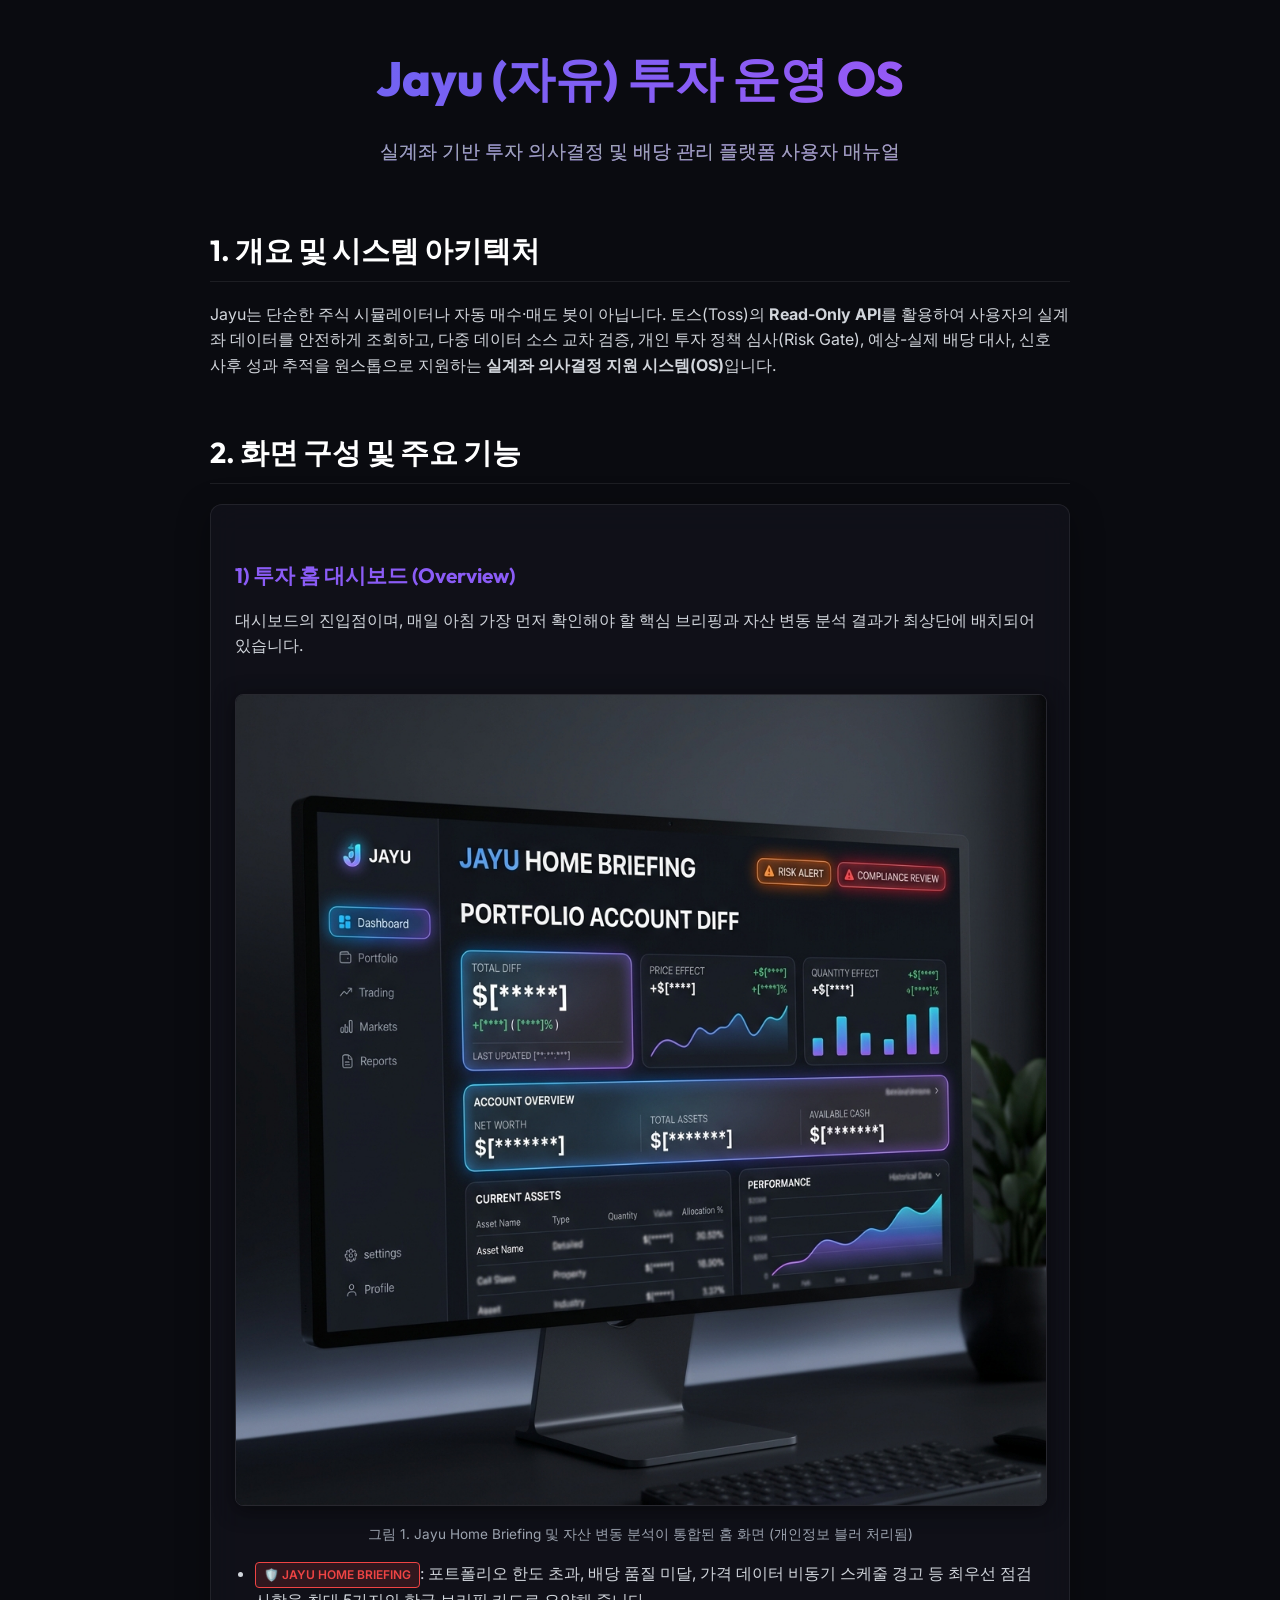
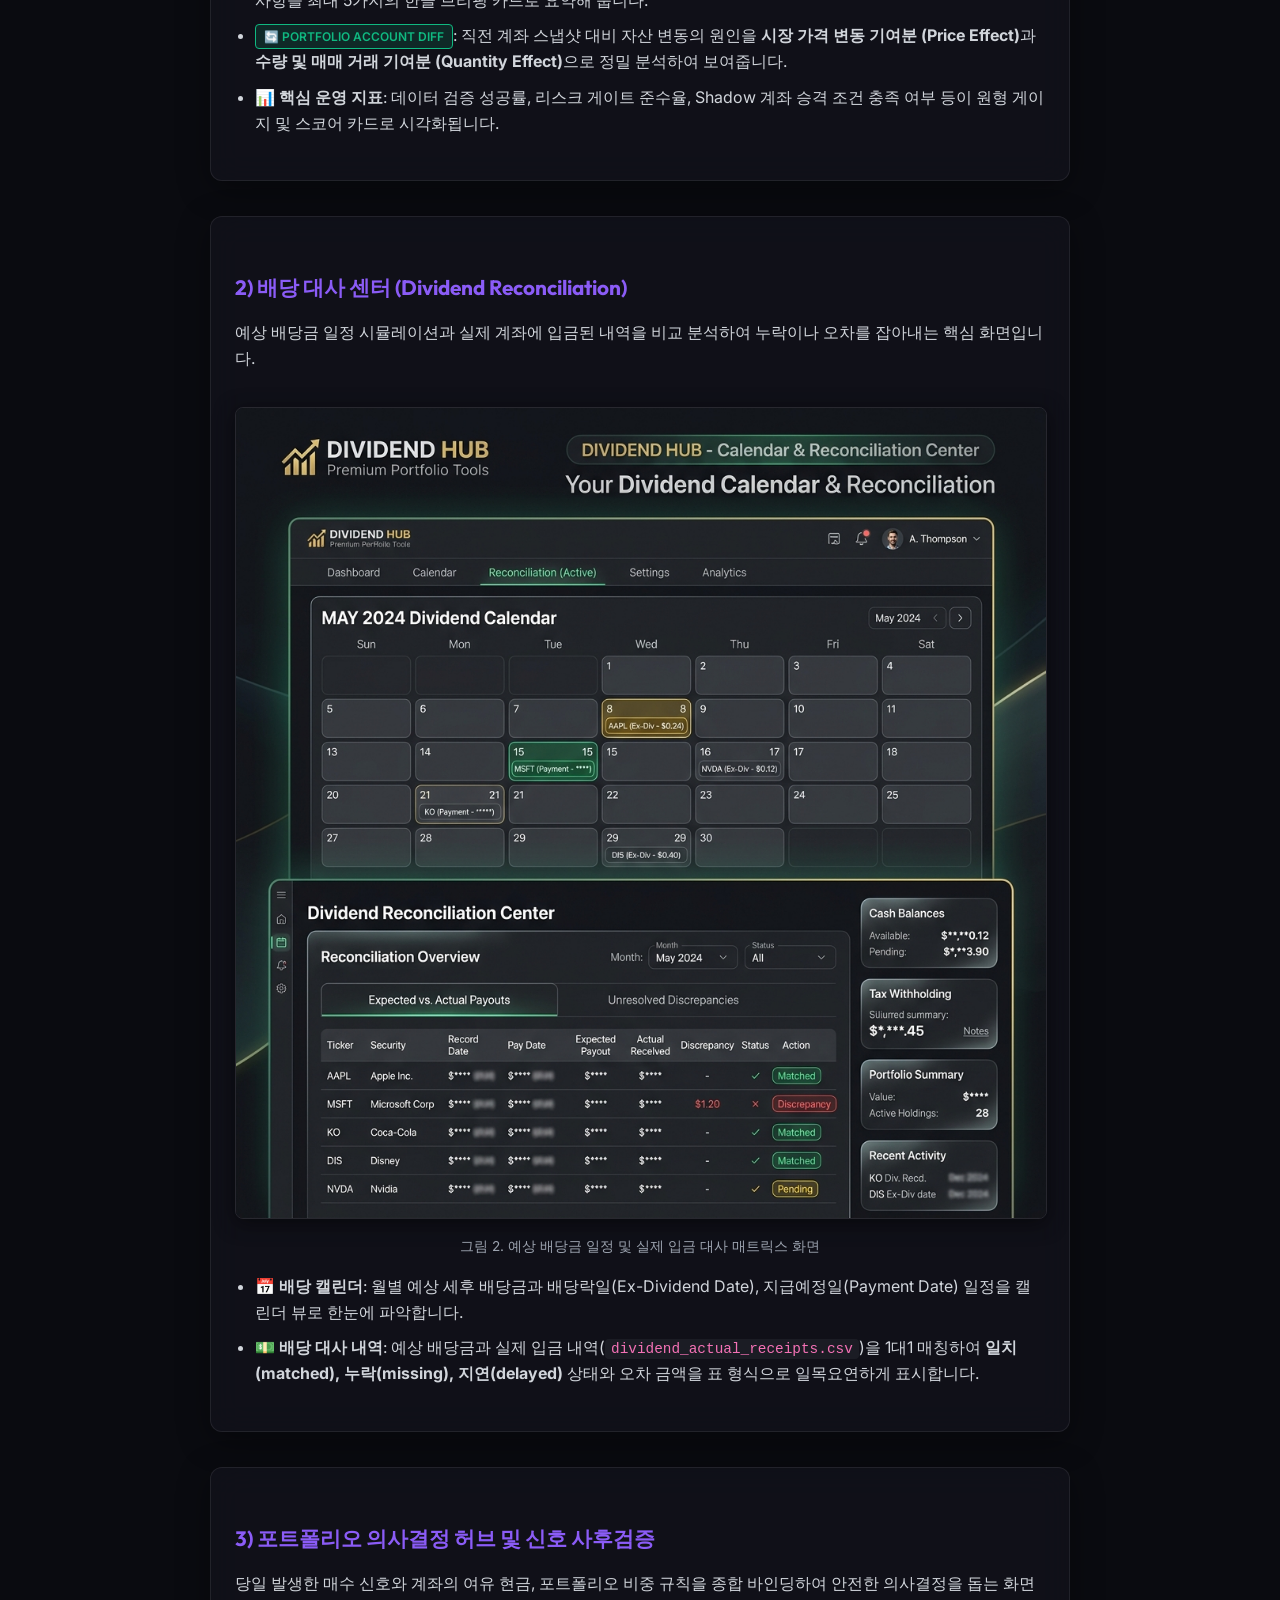
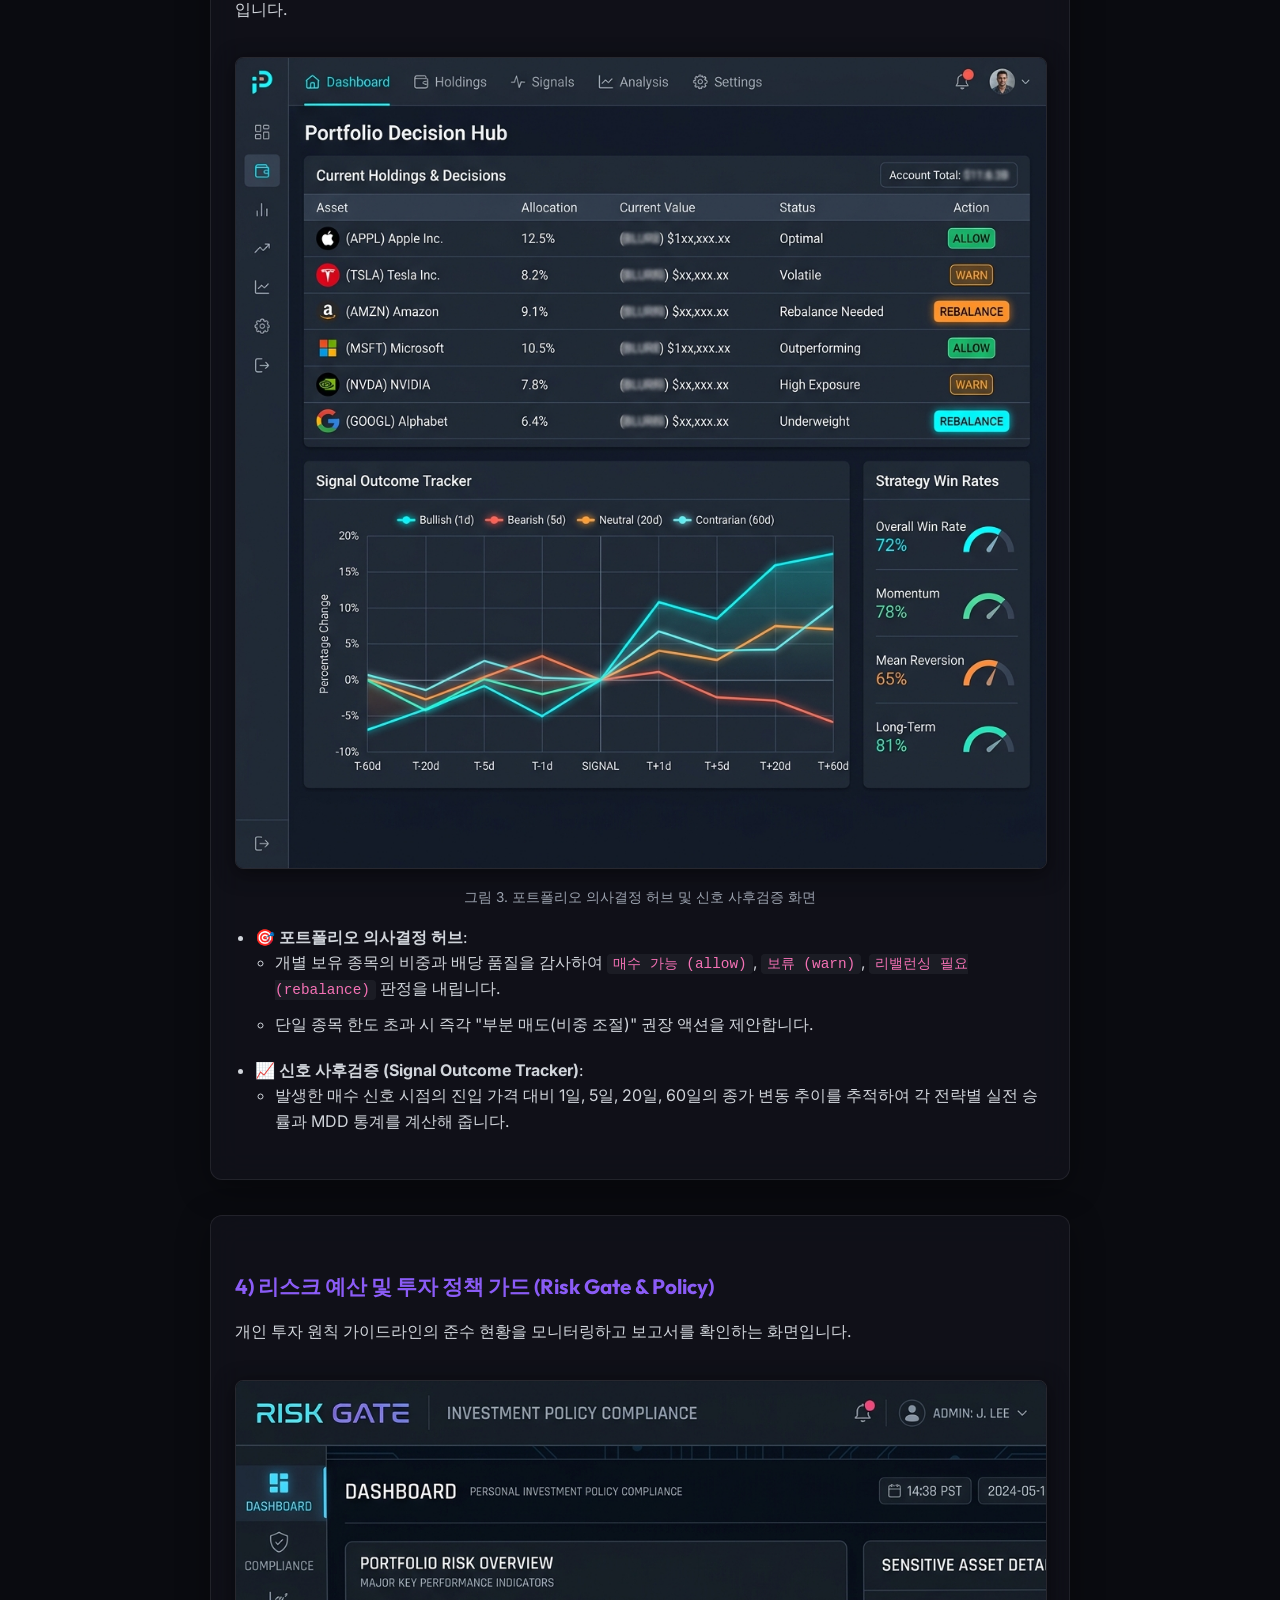
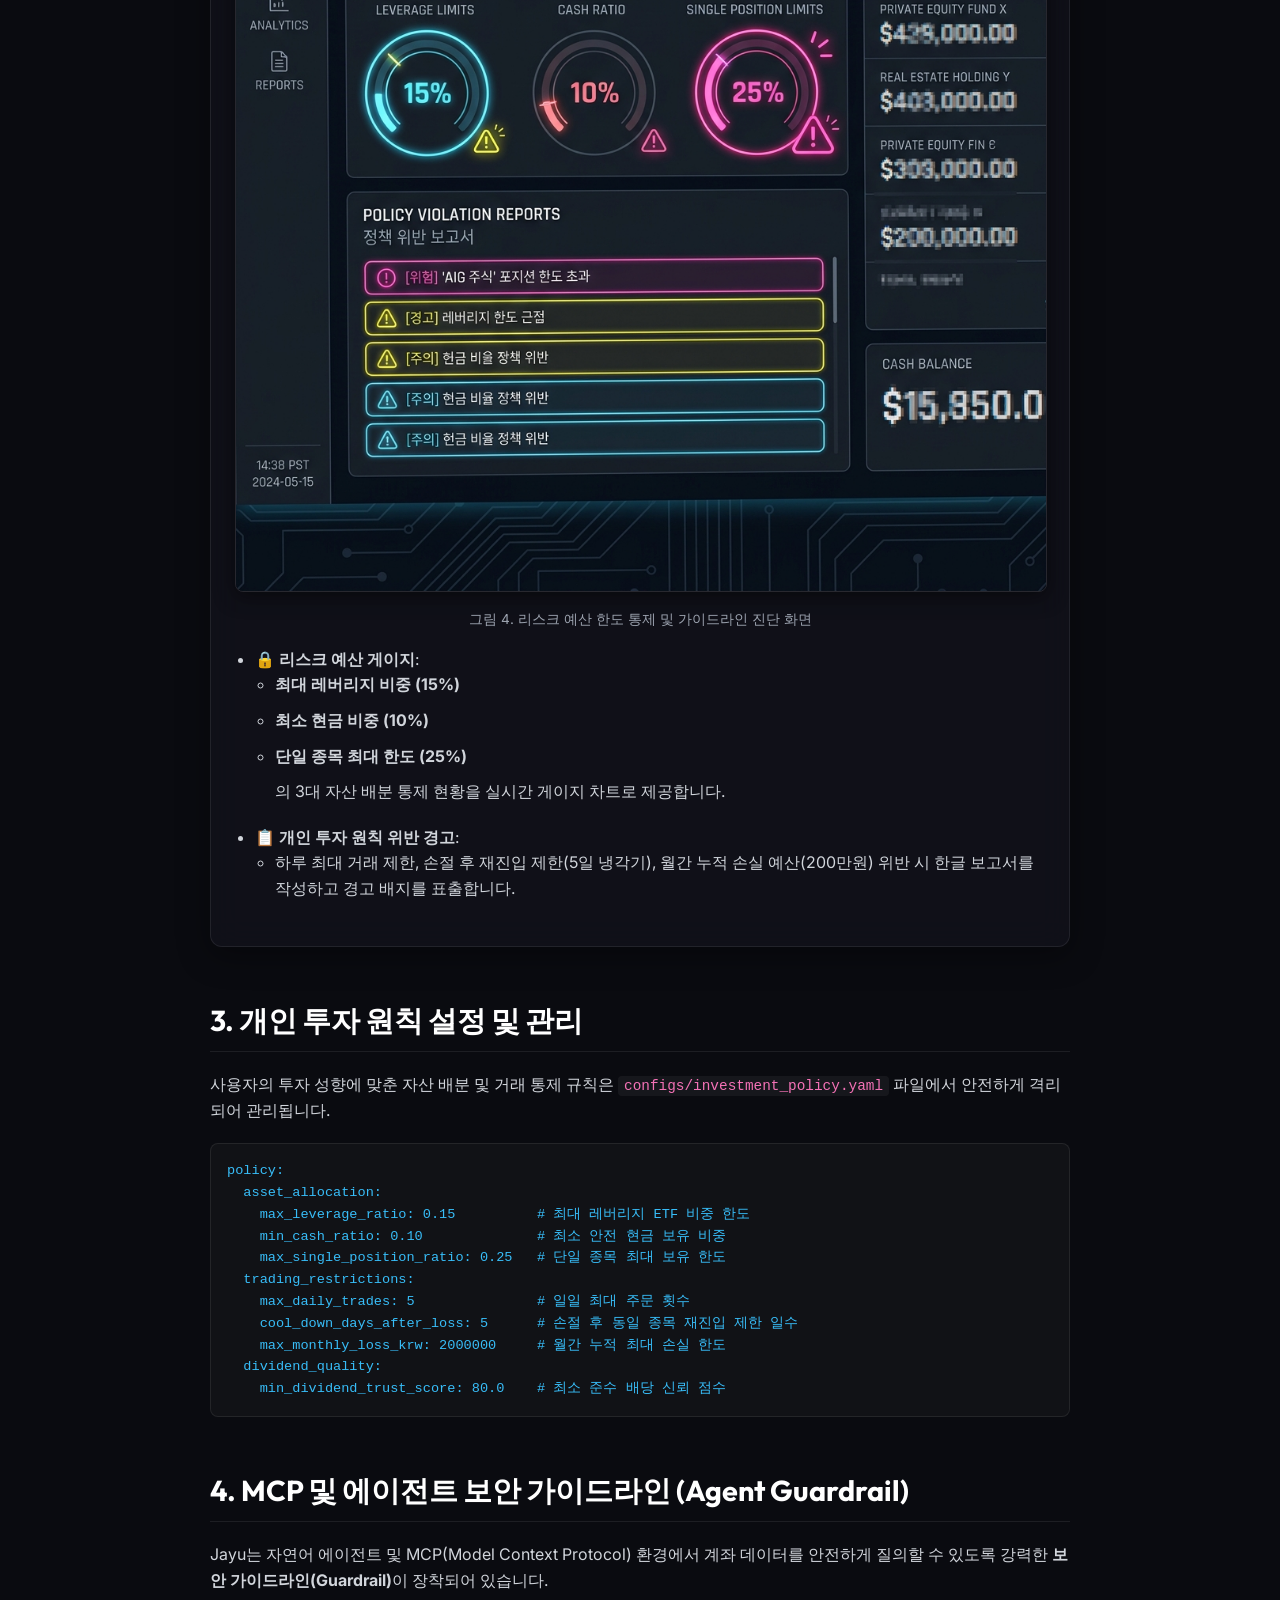
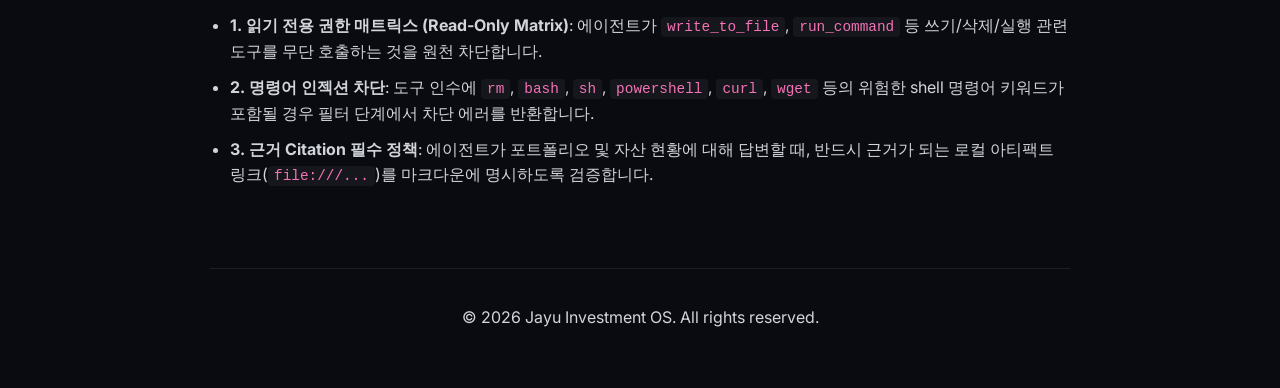
==== docs/manual.html @ c63850b5 "docs: generate comprehensive user manual in MD, HTML, and PDF formats with blurred dashboard mockups" ====
<!DOCTYPE html>
<html lang="ko">
<head>
    <meta charset="UTF-8">
    <meta name="viewport" content="width=device-width, initial-scale=device-width, initial-scale=1.0">
    <title>Jayu (자유) 투자 운영 OS 사용자 매뉴얼</title>
    <link href="https://fonts.googleapis.com/css2?family=Inter:wght@300;400;600;700;800&family=Outfit:wght@400;600;800&display=swap" rel="stylesheet">
    <style>
        :root {
            --bg: #0a0b10;
            --surface: rgba(20, 21, 30, 0.6);
            --border: rgba(255, 255, 255, 0.08);
            --text: #f3f4f6;
            --muted: #9ca3af;
            --primary: #8b5cf6;
            --primary-gradient: linear-gradient(135deg, #6366f1, #a855f7);
            --success: #10b981;
            --warning: #f59e0b;
            --danger: #ef4444;
            --font-main: 'Inter', -apple-system, BlinkMacSystemFont, "Segoe UI", Roboto, sans-serif;
            --font-title: 'Outfit', var(--font-main);
        }

        body {
            background-color: var(--bg);
            color: var(--text);
            font-family: var(--font-main);
            line-height: 1.6;
            margin: 0;
            padding: 0;
            display: flex;
            justify-content: center;
        }

        .container {
            max-width: 900px;
            width: 100%;
            padding: 40px 20px;
            box-sizing: border-box;
        }

        header {
            text-align: center;
            margin-bottom: 60px;
            background: var(--primary-gradient);
            -webkit-background-clip: text;
            -webkit-text-fill-color: transparent;
        }

        header h1 {
            font-family: var(--font-title);
            font-size: 3rem;
            font-weight: 800;
            margin: 0 0 10px 0;
        }

        header p {
            font-size: 1.2rem;
            color: var(--muted);
            -webkit-text-fill-color: var(--muted);
        }

        h2 {
            font-family: var(--font-title);
            font-size: 1.8rem;
            color: #ffffff;
            border-bottom: 1px solid var(--border);
            padding-bottom: 8px;
            margin-top: 50px;
            margin-bottom: 20px;
        }

        h3 {
            font-family: var(--font-title);
            font-size: 1.3rem;
            color: var(--primary);
            margin-top: 30px;
            margin-bottom: 15px;
        }

        p {
            font-size: 1rem;
            color: #d1d5db;
            margin-bottom: 20px;
        }

        ul {
            padding-left: 20px;
            margin-bottom: 20px;
        }

        li {
            margin-bottom: 10px;
            color: #d1d5db;
        }

        .card {
            background: var(--surface);
            backdrop-filter: blur(16px);
            border: 1px solid var(--border);
            border-radius: 12px;
            padding: 24px;
            margin-bottom: 35px;
            box-shadow: 0 8px 32px 0 rgba(0, 0, 0, 0.37);
        }

        .card img {
            width: 100%;
            border-radius: 8px;
            border: 1px solid rgba(255, 255, 255, 0.1);
            margin-top: 15px;
            margin-bottom: 10px;
            box-shadow: 0 4px 20px rgba(0, 0, 0, 0.5);
        }

        .caption {
            font-size: 0.85rem;
            color: var(--muted);
            text-align: center;
            margin-bottom: 15px;
        }

        code {
            font-family: Consolas, Monaco, 'Andale Mono', monospace;
            background: rgba(255, 255, 255, 0.05);
            padding: 2px 6px;
            border-radius: 4px;
            font-size: 0.9rem;
            color: #f472b6;
        }

        pre {
            background: #111216;
            border: 1px solid var(--border);
            border-radius: 8px;
            padding: 16px;
            overflow-x: auto;
            margin-bottom: 25px;
        }

        pre code {
            background: none;
            padding: 0;
            color: #38bdf8;
            font-size: 0.85rem;
        }

        .badge {
            display: inline-block;
            padding: 2px 8px;
            border-radius: 4px;
            font-size: 0.75rem;
            font-weight: 600;
            text-transform: uppercase;
        }

        .badge-success { background: rgba(16, 185, 129, 0.15); color: var(--success); border: 1px solid var(--success); }
        .badge-warning { background: rgba(245, 158, 11, 0.15); color: var(--warning); border: 1px solid var(--warning); }
        .badge-danger { background: rgba(239, 68, 68, 0.15); color: var(--danger); border: 1px solid var(--danger); }

        footer {
            text-align: center;
            margin-top: 80px;
            padding-top: 20px;
            border-top: 1px solid var(--border);
            color: var(--muted);
            font-size: 0.85rem;
        }
    </style>
</head>
<body>
    <div class="container">
        <header>
            <h1>Jayu (자유) 투자 운영 OS</h1>
            <p>실계좌 기반 투자 의사결정 및 배당 관리 플랫폼 사용자 매뉴얼</p>
        </header>

        <section>
            <h2>1. 개요 및 시스템 아키텍처</h2>
            <p>Jayu는 단순한 주식 시뮬레이터나 자동 매수·매도 봇이 아닙니다. 토스(Toss)의 <strong>Read-Only API</strong>를 활용하여 사용자의 실계좌 데이터를 안전하게 조회하고, 다중 데이터 소스 교차 검증, 개인 투자 정책 심사(Risk Gate), 예상-실제 배당 대사, 신호 사후 성과 추적을 원스톱으로 지원하는 <strong>실계좌 의사결정 지원 시스템(OS)</strong>입니다.</p>
        </section>

        <section>
            <h2>2. 화면 구성 및 주요 기능</h2>

            <div class="card">
                <h3>1) 투자 홈 대시보드 (Overview)</h3>
                <p>대시보드의 진입점이며, 매일 아침 가장 먼저 확인해야 할 핵심 브리핑과 자산 변동 분석 결과가 최상단에 배치되어 있습니다.</p>
                <img src="images/jayu_dashboard_overview.png" alt="투자 홈 대시보드">
                <div class="caption">그림 1. Jayu Home Briefing 및 자산 변동 분석이 통합된 홈 화면 (개인정보 블러 처리됨)</div>
                <ul>
                    <li><span class="badge badge-danger">🛡️ JAYU HOME BRIEFING</span>: 포트폴리오 한도 초과, 배당 품질 미달, 가격 데이터 비동기 스케줄 경고 등 최우선 점검 사항을 최대 5가지의 한글 브리핑 카드로 요약해 줍니다.</li>
                    <li><span class="badge badge-success">🔄 PORTFOLIO ACCOUNT DIFF</span>: 직전 계좌 스냅샷 대비 자산 변동의 원인을 <strong>시장 가격 변동 기여분 (Price Effect)</strong>과 <strong>수량 및 매매 거래 기여분 (Quantity Effect)</strong>으로 정밀 분석하여 보여줍니다.</li>
                    <li><strong>📊 핵심 운영 지표</strong>: 데이터 검증 성공률, 리스크 게이트 준수율, Shadow 계좌 승격 조건 충족 여부 등이 원형 게이지 및 스코어 카드로 시각화됩니다.</li>
                </ul>
            </div>

            <div class="card">
                <h3>2) 배당 대사 센터 (Dividend Reconciliation)</h3>
                <p>예상 배당금 일정 시뮬레이션과 실제 계좌에 입금된 내역을 비교 분석하여 누락이나 오차를 잡아내는 핵심 화면입니다.</p>
                <img src="images/jayu_dashboard_dividend.png" alt="배당 대사 센터">
                <div class="caption">그림 2. 예상 배당금 일정 및 실제 입금 대사 매트릭스 화면</div>
                <ul>
                    <li><strong>📅 배당 캘린더</strong>: 월별 예상 세후 배당금과 배당락일(Ex-Dividend Date), 지급예정일(Payment Date) 일정을 캘린더 뷰로 한눈에 파악합니다.</li>
                    <li><strong>💵 배당 대사 내역</strong>: 예상 배당금과 실제 입금 내역(<code>dividend_actual_receipts.csv</code>)을 1대1 매칭하여 <strong>일치(matched), 누락(missing), 지연(delayed)</strong> 상태와 오차 금액을 표 형식으로 일목요연하게 표시합니다.</li>
                </ul>
            </div>

            <div class="card">
                <h3>3) 포트폴리오 의사결정 허브 및 신호 사후검증</h3>
                <p>당일 발생한 매수 신호와 계좌의 여유 현금, 포트폴리오 비중 규칙을 종합 바인딩하여 안전한 의사결정을 돕는 화면입니다.</p>
                <img src="images/jayu_dashboard_decision_hub.png" alt="의사결정 허브 및 신호 사후검증">
                <div class="caption">그림 3. 포트폴리오 의사결정 허브 및 신호 사후검증 화면</div>
                <ul>
                    <li><strong>🎯 포트폴리오 의사결정 허브</strong>:
                        <ul>
                            <li>개별 보유 종목의 비중과 배당 품질을 감사하여 <code>매수 가능 (allow)</code>, <code>보류 (warn)</code>, <code>리밸런싱 필요 (rebalance)</code> 판정을 내립니다.</li>
                            <li>단일 종목 한도 초과 시 즉각 "부분 매도(비중 조절)" 권장 액션을 제안합니다.</li>
                        </ul>
                    </li>
                    <li><strong>📈 신호 사후검증 (Signal Outcome Tracker)</strong>:
                        <ul>
                            <li>발생한 매수 신호 시점의 진입 가격 대비 1일, 5일, 20일, 60일의 종가 변동 추이를 추적하여 각 전략별 실전 승률과 MDD 통계를 계산해 줍니다.</li>
                        </ul>
                    </li>
                </ul>
            </div>

            <div class="card">
                <h3>4) 리스크 예산 및 투자 정책 가드 (Risk Gate & Policy)</h3>
                <p>개인 투자 원칙 가이드라인의 준수 현황을 모니터링하고 보고서를 확인하는 화면입니다.</p>
                <img src="images/jayu_dashboard_risk_gate.png" alt="리스크 예산 및 가드">
                <div class="caption">그림 4. 리스크 예산 한도 통제 및 가이드라인 진단 화면</div>
                <ul>
                    <li><strong>🔒 리스크 예산 게이지</strong>:
                        <ul>
                            <li><strong>최대 레버리지 비중 (15%)</strong></li>
                            <li><strong>최소 현금 비중 (10%)</strong></li>
                            <li><strong>단일 종목 최대 한도 (25%)</strong></li>
                            의 3대 자산 배분 통제 현황을 실시간 게이지 차트로 제공합니다.
                        </ul>
                    </li>
                    <li><strong>📋 개인 투자 원칙 위반 경고</strong>:
                        <ul>
                            <li>하루 최대 거래 제한, 손절 후 재진입 제한(5일 냉각기), 월간 누적 손실 예산(200만원) 위반 시 한글 보고서를 작성하고 경고 배지를 표출합니다.</li>
                        </ul>
                    </li>
                </ul>
            </div>
        </section>

        <section>
            <h2>3. 개인 투자 원칙 설정 및 관리</h2>
            <p>사용자의 투자 성향에 맞춘 자산 배분 및 거래 통제 규칙은 <code>configs/investment_policy.yaml</code> 파일에서 안전하게 격리되어 관리됩니다.</p>
            <pre><code>policy:
  asset_allocation:
    max_leverage_ratio: 0.15          # 최대 레버리지 ETF 비중 한도
    min_cash_ratio: 0.10              # 최소 안전 현금 보유 비중
    max_single_position_ratio: 0.25   # 단일 종목 최대 보유 한도
  trading_restrictions:
    max_daily_trades: 5               # 일일 최대 주문 횟수
    cool_down_days_after_loss: 5      # 손절 후 동일 종목 재진입 제한 일수
    max_monthly_loss_krw: 2000000     # 월간 누적 최대 손실 한도
  dividend_quality:
    min_dividend_trust_score: 80.0    # 최소 준수 배당 신뢰 점수</code></pre>
        </section>

        <section>
            <h2>4. MCP 및 에이전트 보안 가이드라인 (Agent Guardrail)</h2>
            <p>Jayu는 자연어 에이전트 및 MCP(Model Context Protocol) 환경에서 계좌 데이터를 안전하게 질의할 수 있도록 강력한 <strong>보안 가이드라인(Guardrail)</strong>이 장착되어 있습니다.</p>
            <ul>
                <li><strong>1. 읽기 전용 권한 매트릭스 (Read-Only Matrix)</strong>: 에이전트가 <code>write_to_file</code>, <code>run_command</code> 등 쓰기/삭제/실행 관련 도구를 무단 호출하는 것을 원천 차단합니다.</li>
                <li><strong>2. 명령어 인젝션 차단</strong>: 도구 인수에 <code>rm</code>, <code>bash</code>, <code>sh</code>, <code>powershell</code>, <code>curl</code>, <code>wget</code> 등의 위험한 shell 명령어 키워드가 포함될 경우 필터 단계에서 차단 에러를 반환합니다.</li>
                <li><strong>3. 근거 Citation 필수 정책</strong>: 에이전트가 포트폴리오 및 자산 현황에 대해 답변할 때, 반드시 근거가 되는 로컬 아티팩트 링크(<code>file:///...</code>)를 마크다운에 명시하도록 검증합니다.</li>
            </ul>
        </section>

        <footer>
            <p>© 2026 Jayu Investment OS. All rights reserved.</p>
        </footer>
    </div>
</body>
</html>
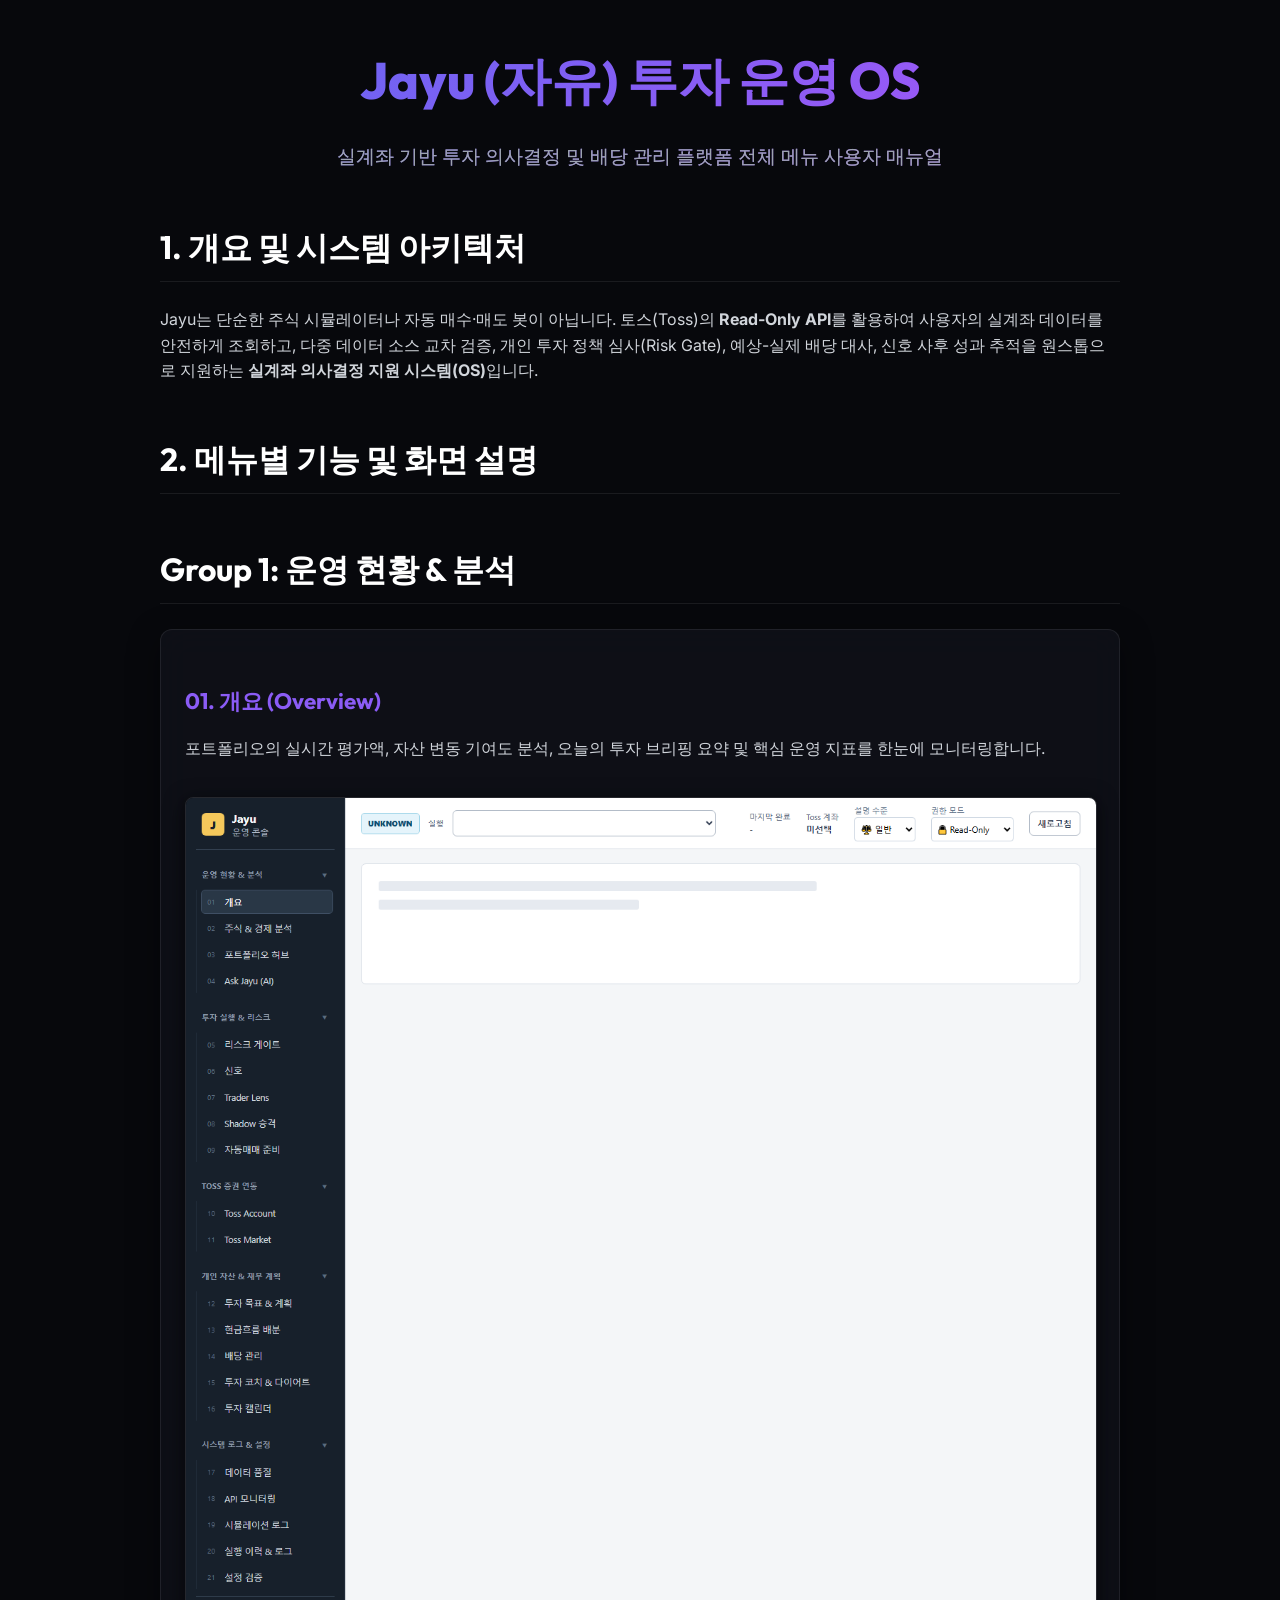
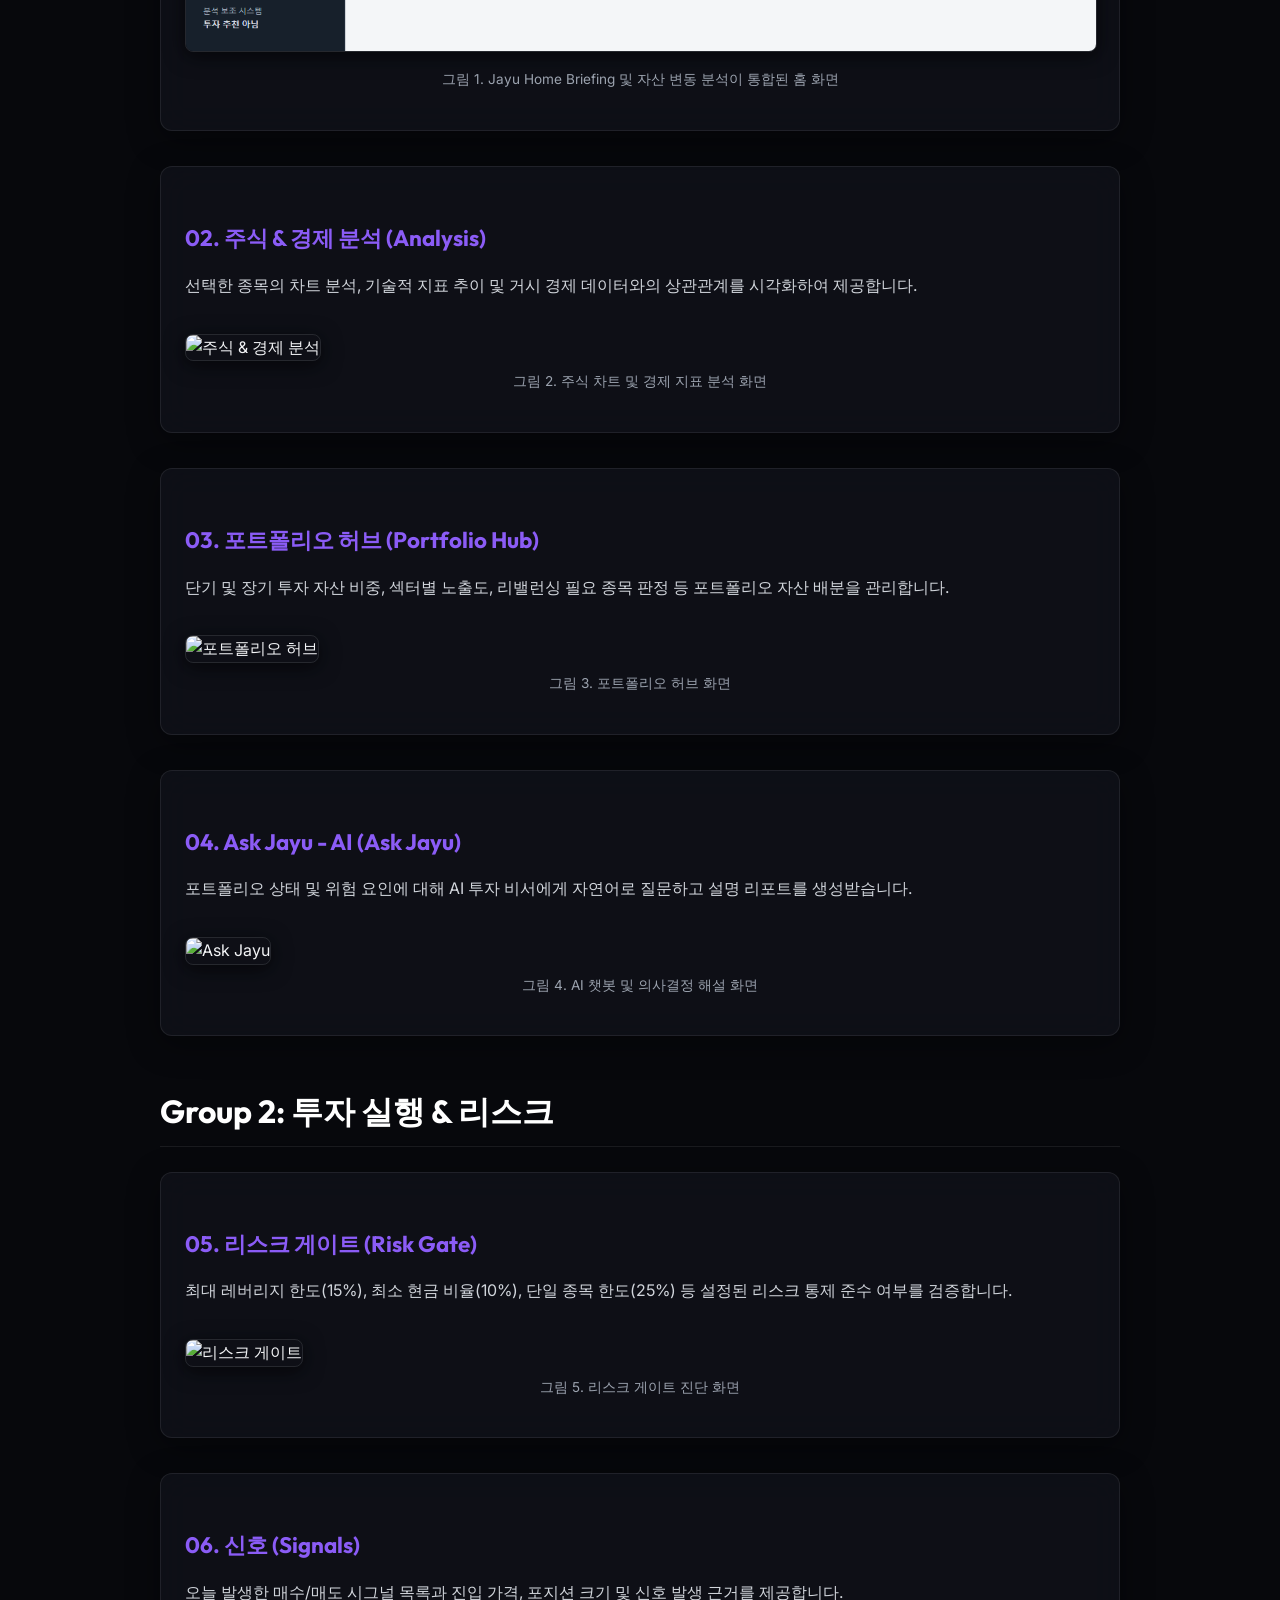
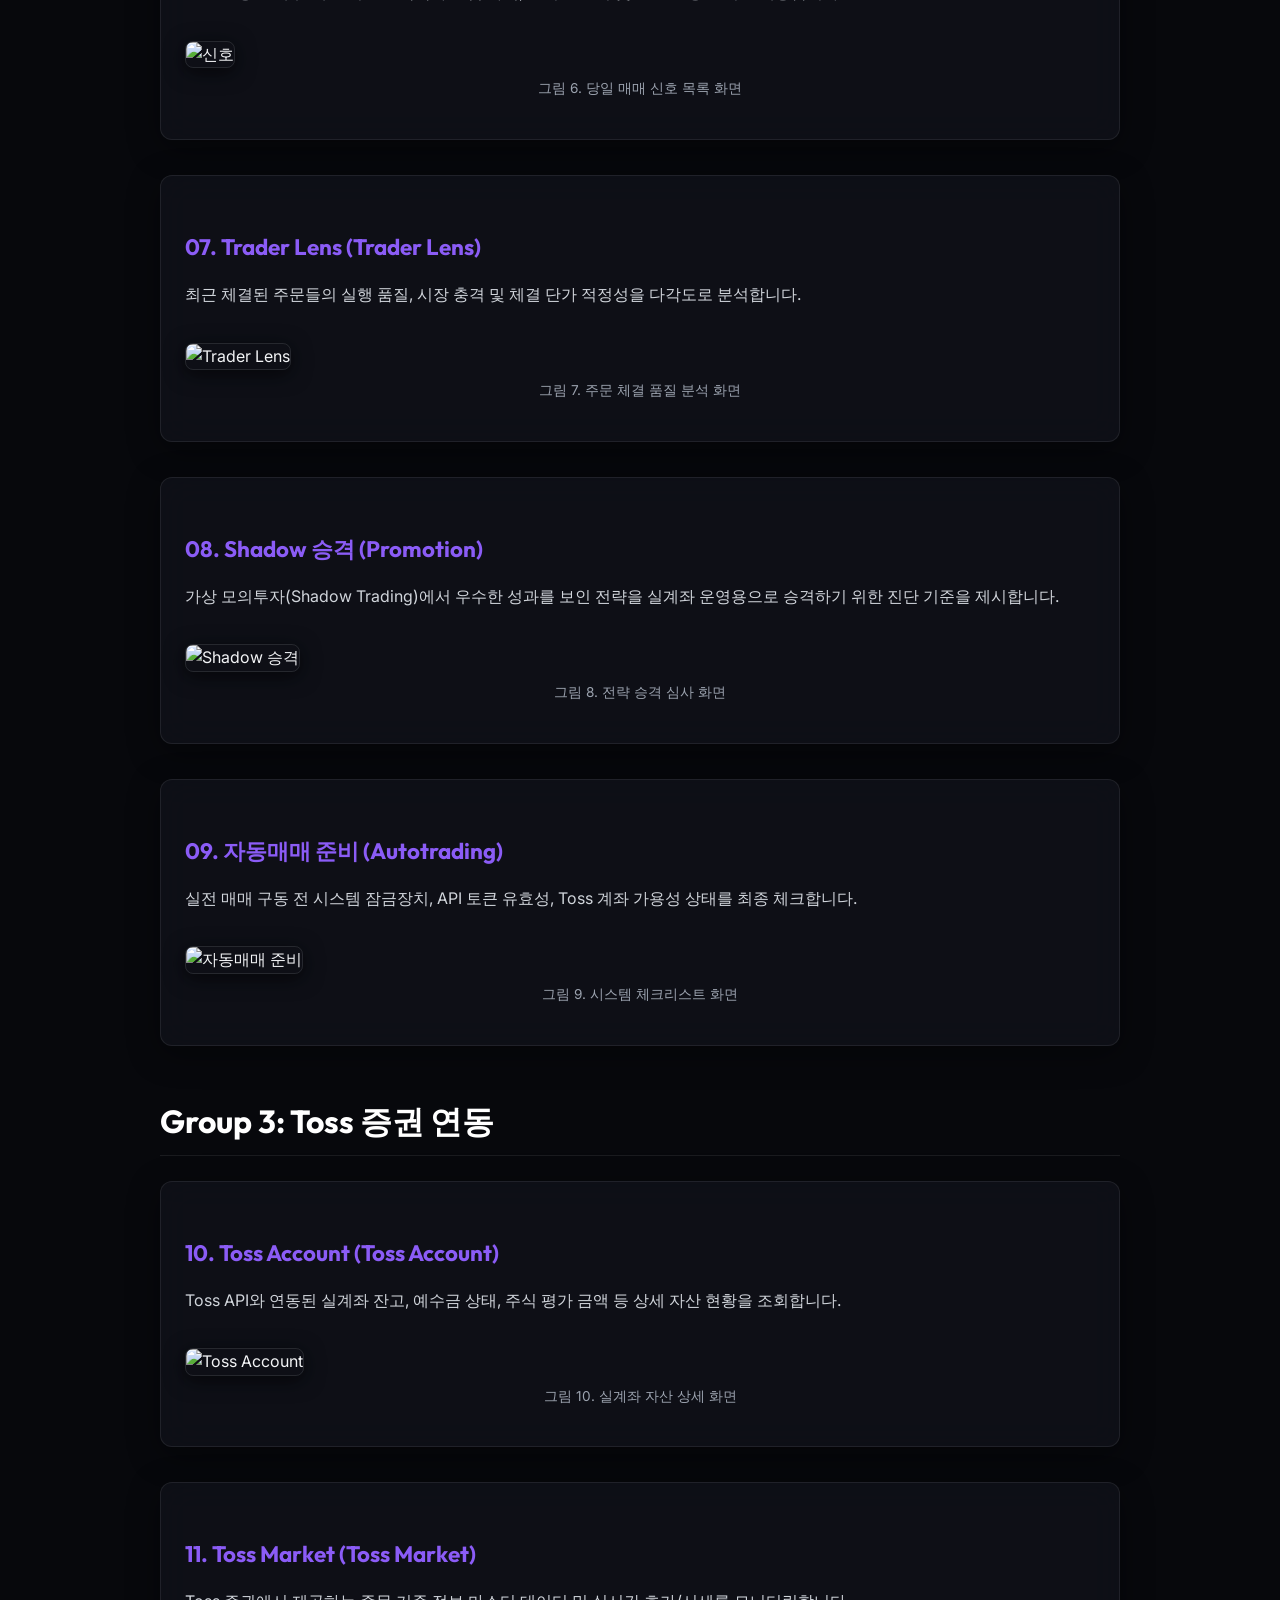
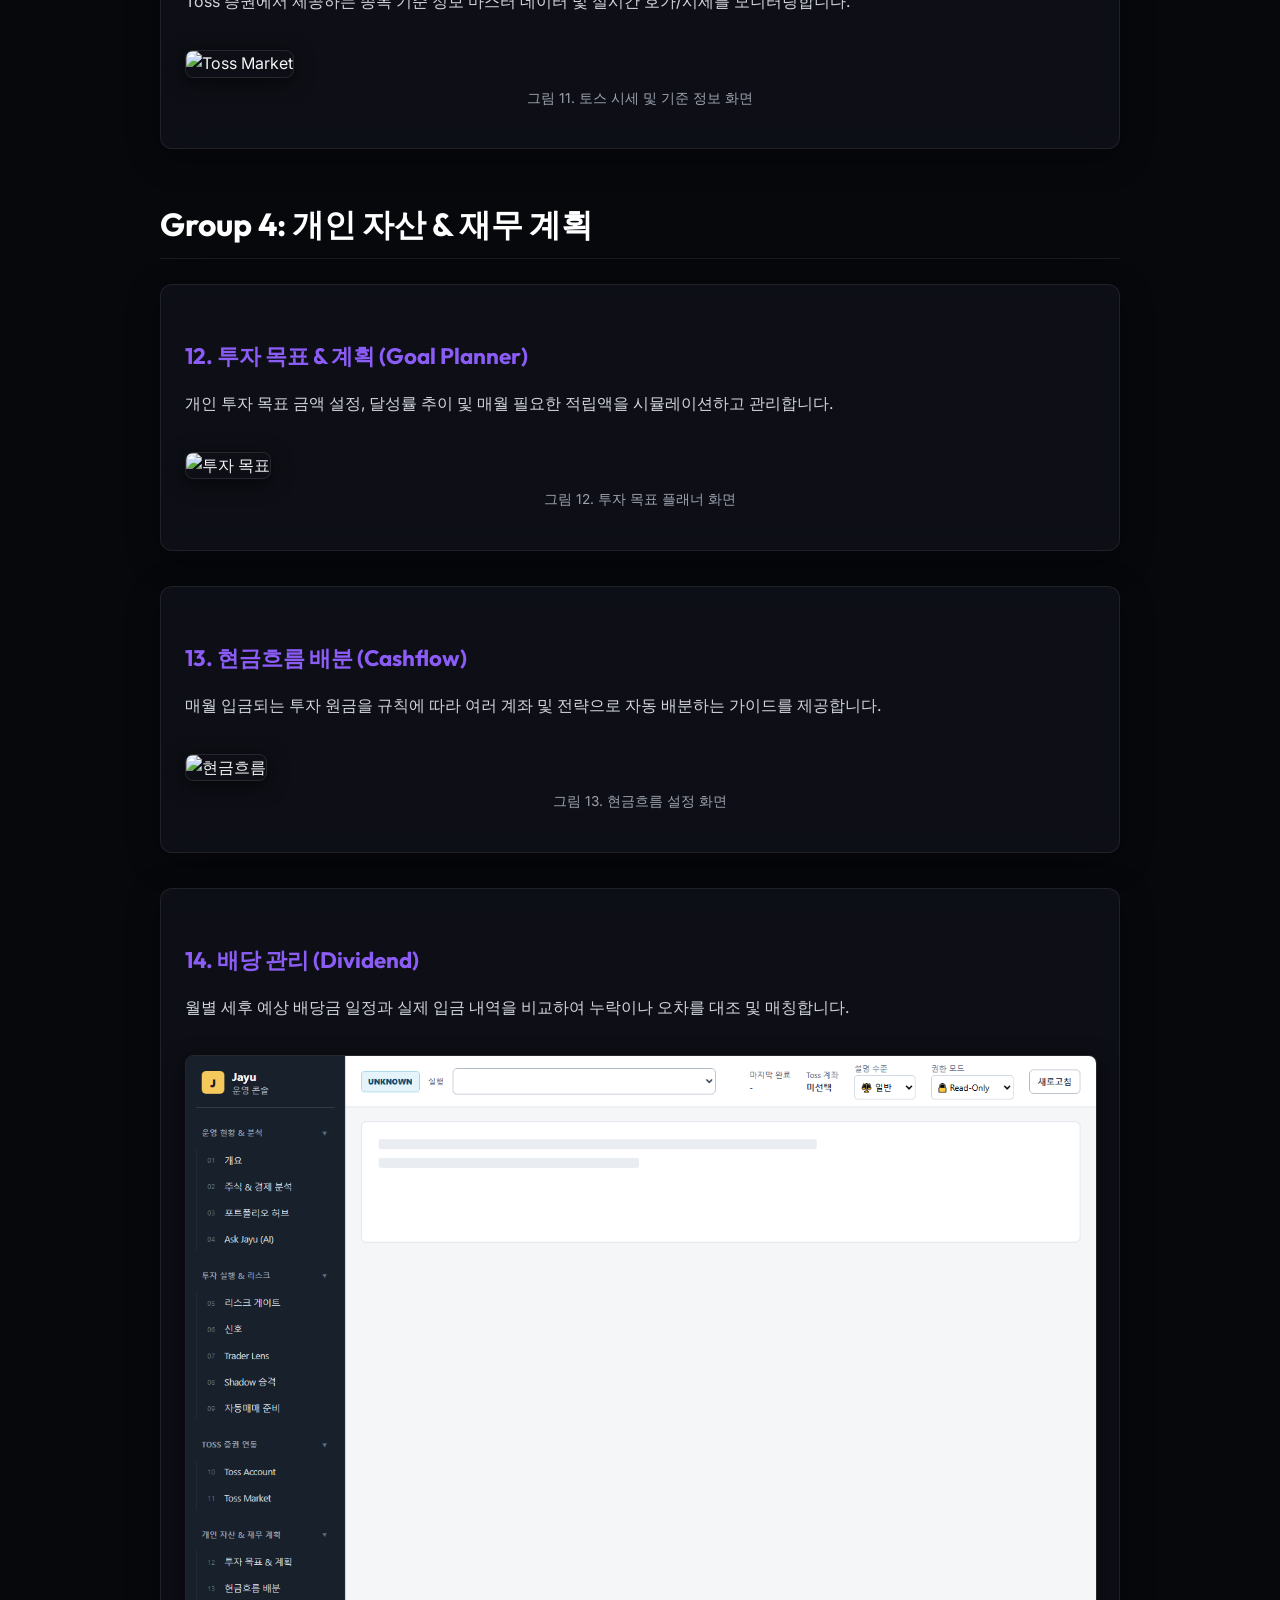
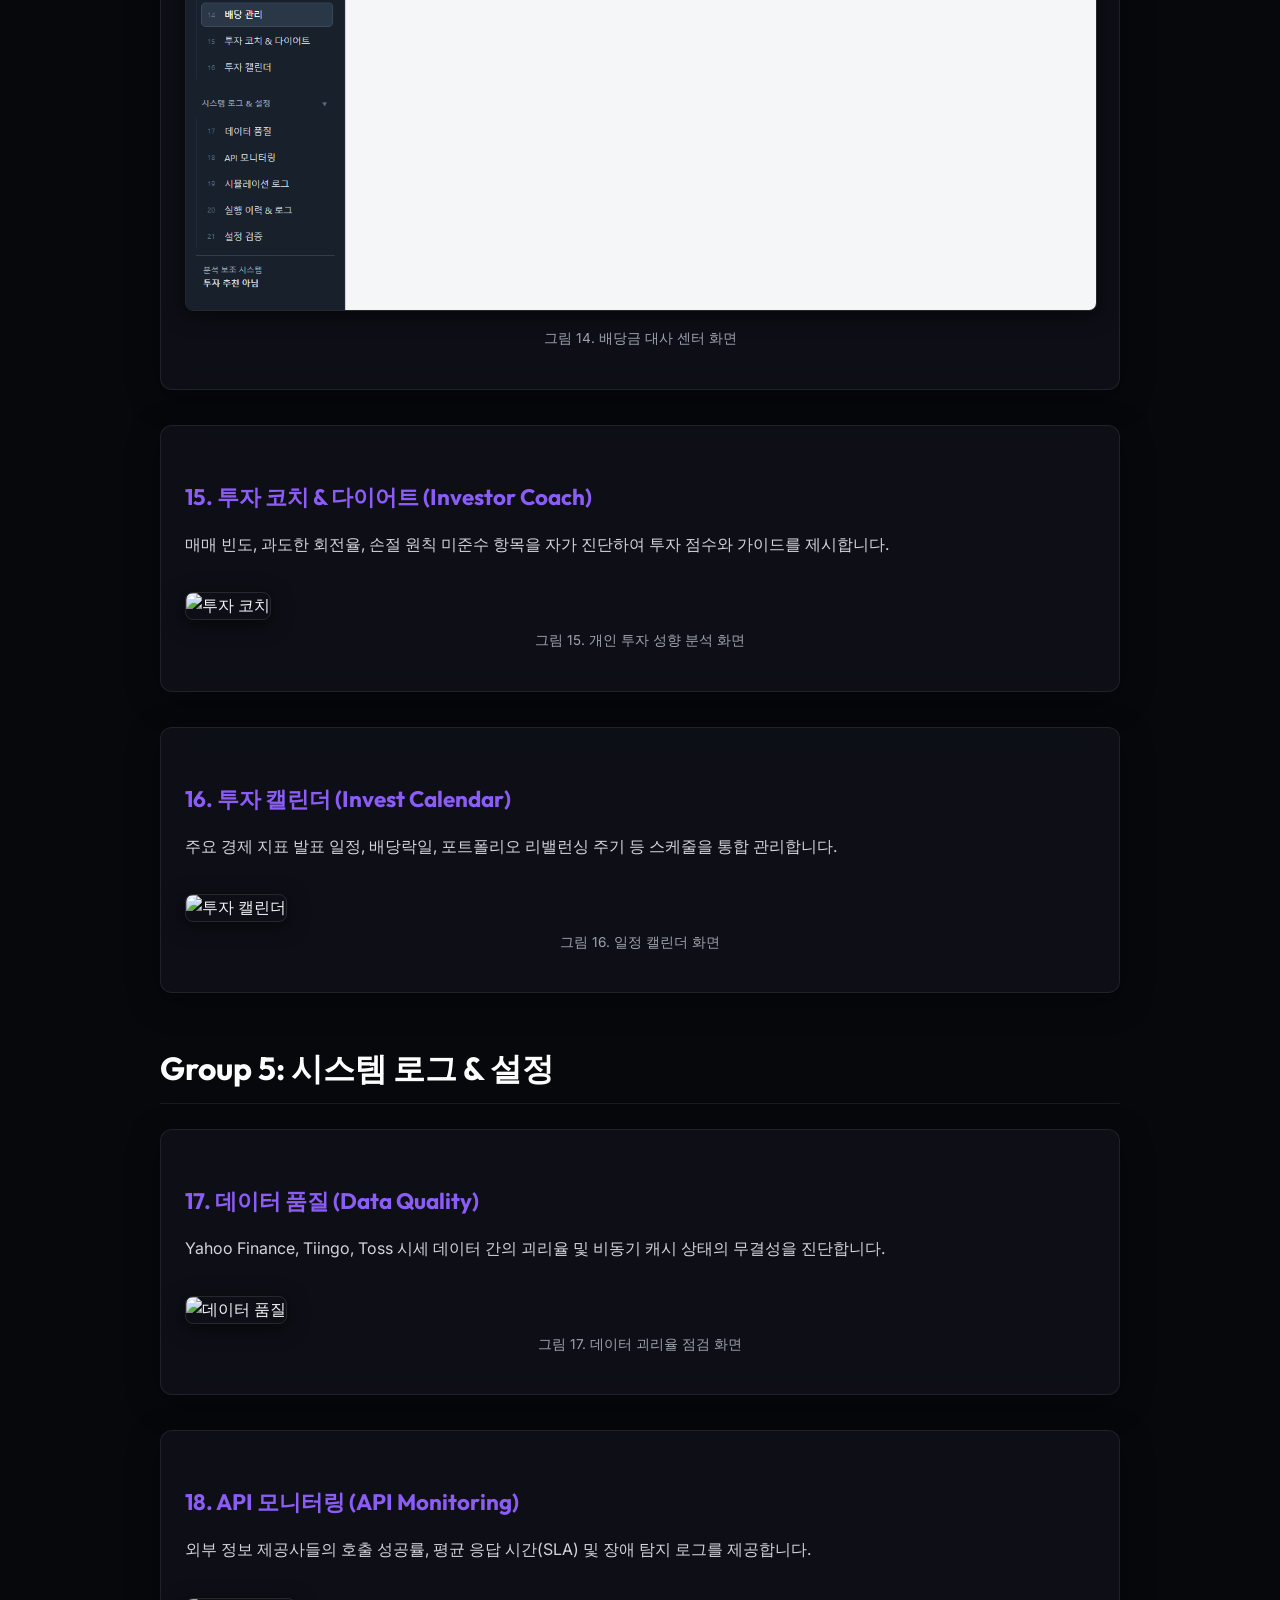
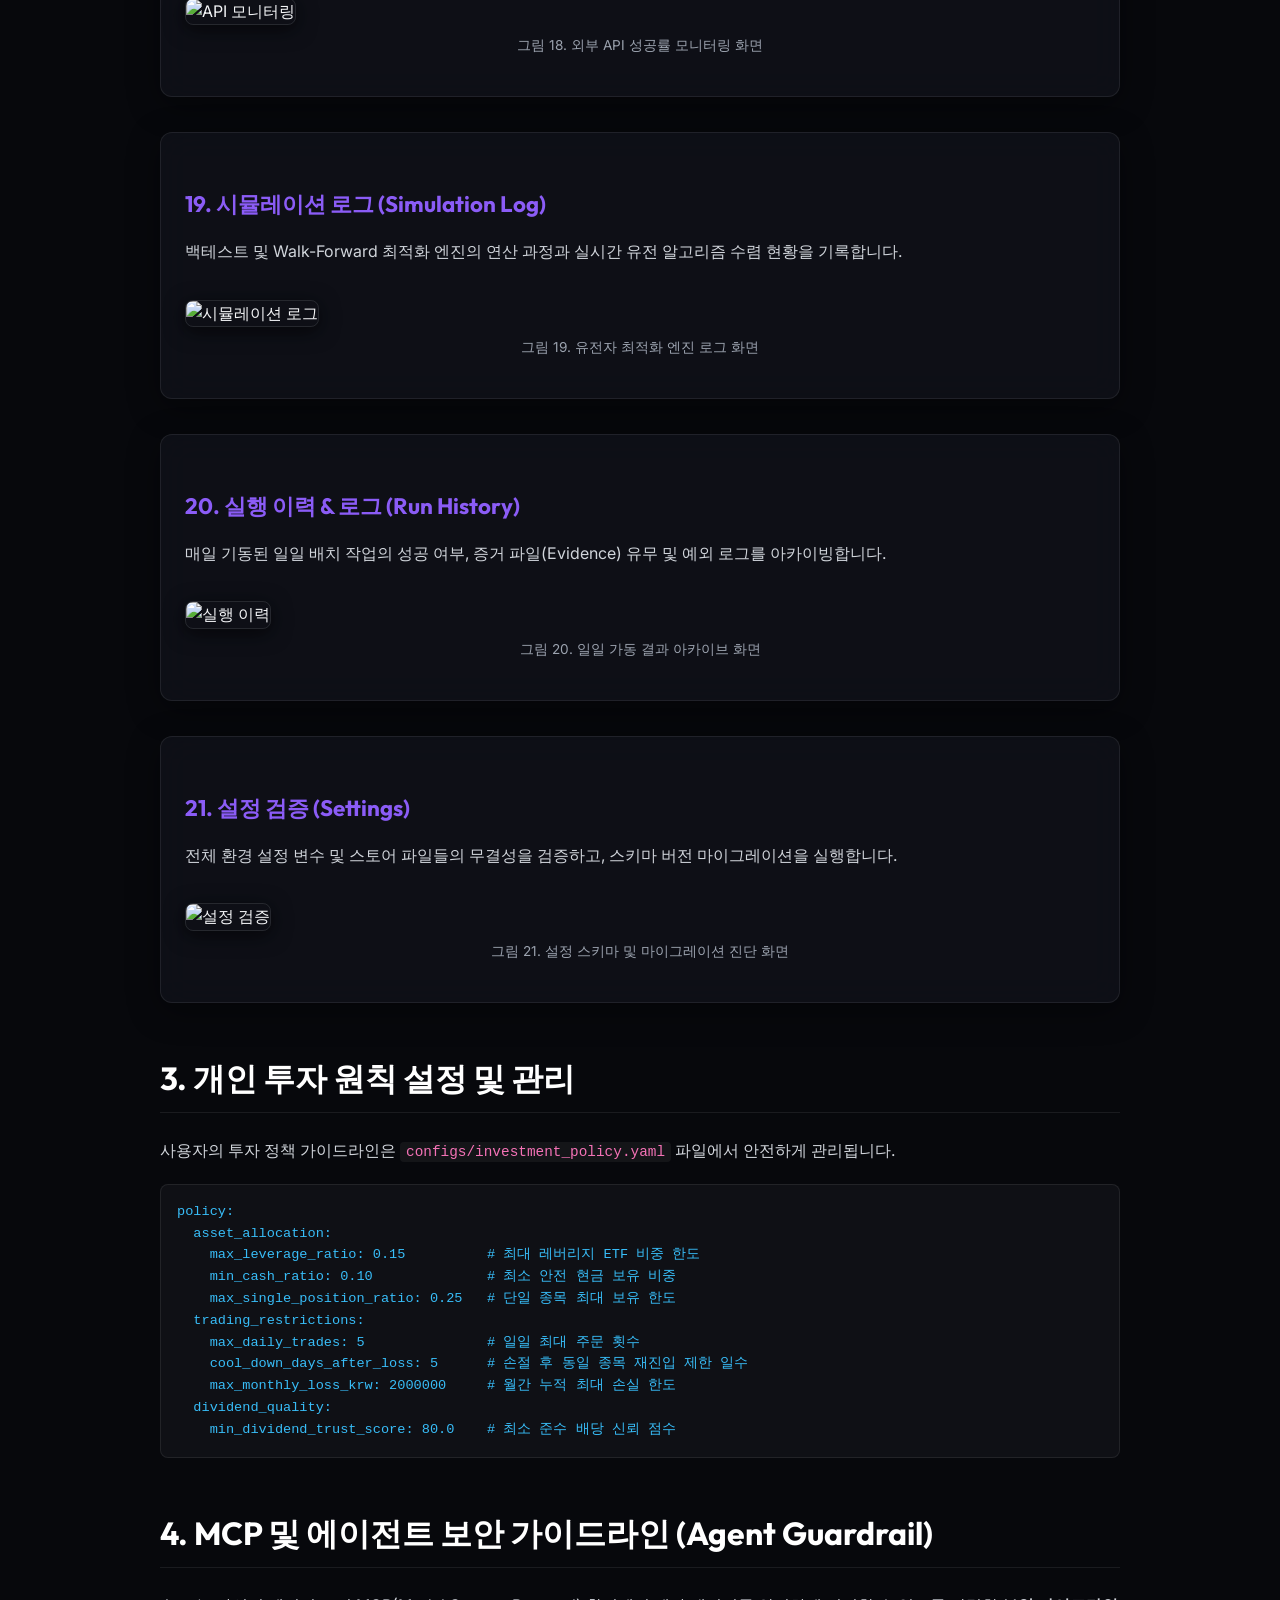
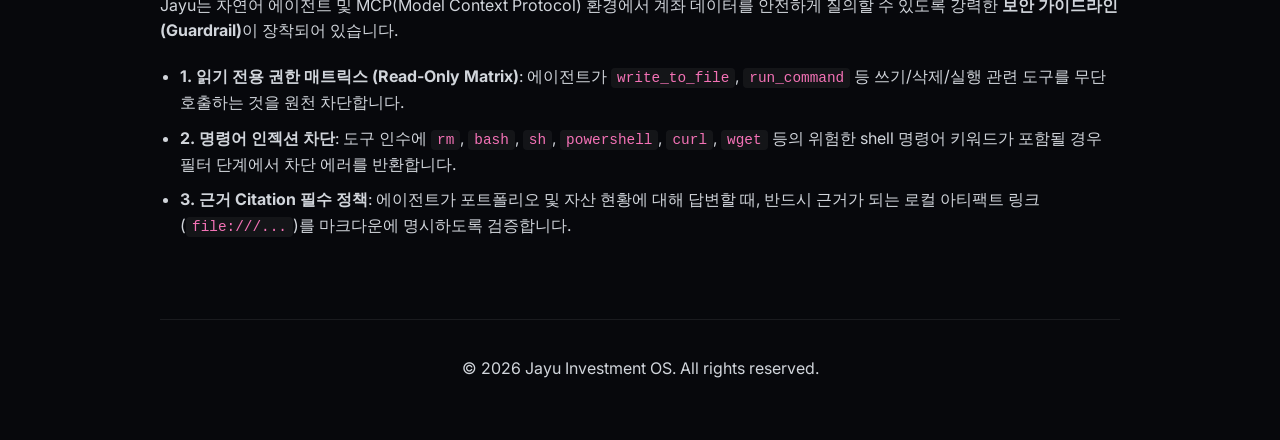
==== commit a0a29127: "docs: generate complete 21-page user manual in MD, HTML, and PDF formats with delayed actual screens" ====
--- a/docs/manual.html
+++ b/docs/manual.html
@@ -3,12 +3,12 @@
 <head>
     <meta charset="UTF-8">
     <meta name="viewport" content="width=device-width, initial-scale=device-width, initial-scale=1.0">
-    <title>Jayu (자유) 투자 운영 OS 사용자 매뉴얼</title>
+    <title>Jayu (자유) 투자 운영 OS 전체 메뉴 매뉴얼</title>
     <link href="https://fonts.googleapis.com/css2?family=Inter:wght@300;400;600;700;800&family=Outfit:wght@400;600;800&display=swap" rel="stylesheet">
     <style>
         :root {
-            --bg: #0a0b10;
-            --surface: rgba(20, 21, 30, 0.6);
+            --bg: #07080c;
+            --surface: rgba(18, 19, 28, 0.7);
             --border: rgba(255, 255, 255, 0.08);
             --text: #f3f4f6;
             --muted: #9ca3af;
@@ -33,7 +33,7 @@
         }
 
         .container {
-            max-width: 900px;
+            max-width: 1000px;
             width: 100%;
             padding: 40px 20px;
             box-sizing: border-box;
@@ -41,7 +41,7 @@
 
         header {
             text-align: center;
-            margin-bottom: 60px;
+            margin-bottom: 50px;
             background: var(--primary-gradient);
             -webkit-background-clip: text;
             -webkit-text-fill-color: transparent;
@@ -49,7 +49,7 @@
 
         header h1 {
             font-family: var(--font-title);
-            font-size: 3rem;
+            font-size: 3.2rem;
             font-weight: 800;
             margin: 0 0 10px 0;
         }
@@ -62,17 +62,17 @@
 
         h2 {
             font-family: var(--font-title);
-            font-size: 1.8rem;
+            font-size: 2rem;
             color: #ffffff;
             border-bottom: 1px solid var(--border);
             padding-bottom: 8px;
             margin-top: 50px;
-            margin-bottom: 20px;
+            margin-bottom: 25px;
         }
 
         h3 {
             font-family: var(--font-title);
-            font-size: 1.3rem;
+            font-size: 1.4rem;
             color: var(--primary);
             margin-top: 30px;
             margin-bottom: 15px;
@@ -101,7 +101,7 @@
             border-radius: 12px;
             padding: 24px;
             margin-bottom: 35px;
-            box-shadow: 0 8px 32px 0 rgba(0, 0, 0, 0.37);
+            box-shadow: 0 8px 32px 0 rgba(0, 0, 0, 0.4);
         }
 
         .card img {
@@ -110,7 +110,7 @@
             border: 1px solid rgba(255, 255, 255, 0.1);
             margin-top: 15px;
             margin-bottom: 10px;
-            box-shadow: 0 4px 20px rgba(0, 0, 0, 0.5);
+            box-shadow: 0 4px 20px rgba(0, 0, 0, 0.6);
         }
 
         .caption {
@@ -130,7 +130,7 @@
         }
 
         pre {
-            background: #111216;
+            background: #0f1015;
             border: 1px solid var(--border);
             border-radius: 8px;
             padding: 16px;
@@ -172,7 +172,7 @@
     <div class="container">
         <header>
             <h1>Jayu (자유) 투자 운영 OS</h1>
-            <p>실계좌 기반 투자 의사결정 및 배당 관리 플랫폼 사용자 매뉴얼</p>
+            <p>실계좌 기반 투자 의사결정 및 배당 관리 플랫폼 전체 메뉴 사용자 매뉴얼</p>
         </header>
 
         <section>
@@ -181,77 +181,169 @@
         </section>
 
         <section>
-            <h2>2. 화면 구성 및 주요 기능</h2>
-
-            <div class="card">
-                <h3>1) 투자 홈 대시보드 (Overview)</h3>
-                <p>대시보드의 진입점이며, 매일 아침 가장 먼저 확인해야 할 핵심 브리핑과 자산 변동 분석 결과가 최상단에 배치되어 있습니다.</p>
-                <img src="images/jayu_dashboard_overview.png" alt="투자 홈 대시보드">
-                <div class="caption">그림 1. Jayu Home Briefing 및 자산 변동 분석이 통합된 홈 화면 (개인정보 블러 처리됨)</div>
-                <ul>
-                    <li><span class="badge badge-danger">🛡️ JAYU HOME BRIEFING</span>: 포트폴리오 한도 초과, 배당 품질 미달, 가격 데이터 비동기 스케줄 경고 등 최우선 점검 사항을 최대 5가지의 한글 브리핑 카드로 요약해 줍니다.</li>
-                    <li><span class="badge badge-success">🔄 PORTFOLIO ACCOUNT DIFF</span>: 직전 계좌 스냅샷 대비 자산 변동의 원인을 <strong>시장 가격 변동 기여분 (Price Effect)</strong>과 <strong>수량 및 매매 거래 기여분 (Quantity Effect)</strong>으로 정밀 분석하여 보여줍니다.</li>
-                    <li><strong>📊 핵심 운영 지표</strong>: 데이터 검증 성공률, 리스크 게이트 준수율, Shadow 계좌 승격 조건 충족 여부 등이 원형 게이지 및 스코어 카드로 시각화됩니다.</li>
-                </ul>
-            </div>
-
-            <div class="card">
-                <h3>2) 배당 대사 센터 (Dividend Reconciliation)</h3>
-                <p>예상 배당금 일정 시뮬레이션과 실제 계좌에 입금된 내역을 비교 분석하여 누락이나 오차를 잡아내는 핵심 화면입니다.</p>
-                <img src="images/jayu_dashboard_dividend.png" alt="배당 대사 센터">
-                <div class="caption">그림 2. 예상 배당금 일정 및 실제 입금 대사 매트릭스 화면</div>
-                <ul>
-                    <li><strong>📅 배당 캘린더</strong>: 월별 예상 세후 배당금과 배당락일(Ex-Dividend Date), 지급예정일(Payment Date) 일정을 캘린더 뷰로 한눈에 파악합니다.</li>
-                    <li><strong>💵 배당 대사 내역</strong>: 예상 배당금과 실제 입금 내역(<code>dividend_actual_receipts.csv</code>)을 1대1 매칭하여 <strong>일치(matched), 누락(missing), 지연(delayed)</strong> 상태와 오차 금액을 표 형식으로 일목요연하게 표시합니다.</li>
-                </ul>
-            </div>
-
-            <div class="card">
-                <h3>3) 포트폴리오 의사결정 허브 및 신호 사후검증</h3>
-                <p>당일 발생한 매수 신호와 계좌의 여유 현금, 포트폴리오 비중 규칙을 종합 바인딩하여 안전한 의사결정을 돕는 화면입니다.</p>
-                <img src="images/jayu_dashboard_decision_hub.png" alt="의사결정 허브 및 신호 사후검증">
-                <div class="caption">그림 3. 포트폴리오 의사결정 허브 및 신호 사후검증 화면</div>
-                <ul>
-                    <li><strong>🎯 포트폴리오 의사결정 허브</strong>:
-                        <ul>
-                            <li>개별 보유 종목의 비중과 배당 품질을 감사하여 <code>매수 가능 (allow)</code>, <code>보류 (warn)</code>, <code>리밸런싱 필요 (rebalance)</code> 판정을 내립니다.</li>
-                            <li>단일 종목 한도 초과 시 즉각 "부분 매도(비중 조절)" 권장 액션을 제안합니다.</li>
-                        </ul>
-                    </li>
-                    <li><strong>📈 신호 사후검증 (Signal Outcome Tracker)</strong>:
-                        <ul>
-                            <li>발생한 매수 신호 시점의 진입 가격 대비 1일, 5일, 20일, 60일의 종가 변동 추이를 추적하여 각 전략별 실전 승률과 MDD 통계를 계산해 줍니다.</li>
-                        </ul>
-                    </li>
-                </ul>
-            </div>
-
-            <div class="card">
-                <h3>4) 리스크 예산 및 투자 정책 가드 (Risk Gate & Policy)</h3>
-                <p>개인 투자 원칙 가이드라인의 준수 현황을 모니터링하고 보고서를 확인하는 화면입니다.</p>
-                <img src="images/jayu_dashboard_risk_gate.png" alt="리스크 예산 및 가드">
-                <div class="caption">그림 4. 리스크 예산 한도 통제 및 가이드라인 진단 화면</div>
-                <ul>
-                    <li><strong>🔒 리스크 예산 게이지</strong>:
-                        <ul>
-                            <li><strong>최대 레버리지 비중 (15%)</strong></li>
-                            <li><strong>최소 현금 비중 (10%)</strong></li>
-                            <li><strong>단일 종목 최대 한도 (25%)</strong></li>
-                            의 3대 자산 배분 통제 현황을 실시간 게이지 차트로 제공합니다.
-                        </ul>
-                    </li>
-                    <li><strong>📋 개인 투자 원칙 위반 경고</strong>:
-                        <ul>
-                            <li>하루 최대 거래 제한, 손절 후 재진입 제한(5일 냉각기), 월간 누적 손실 예산(200만원) 위반 시 한글 보고서를 작성하고 경고 배지를 표출합니다.</li>
-                        </ul>
-                    </li>
-                </ul>
+            <h2>2. 메뉴별 기능 및 화면 설명</h2>
+
+            <h2>Group 1: 운영 현황 & 분석</h2>
+
+            <div class="card">
+                <h3>01. 개요 (Overview)</h3>
+                <p>포트폴리오의 실시간 평가액, 자산 변동 기여도 분석, 오늘의 투자 브리핑 요약 및 핵심 운영 지표를 한눈에 모니터링합니다.</p>
+                <img src="images/jayu_dashboard_overview.png" alt="개요">
+                <div class="caption">그림 1. Jayu Home Briefing 및 자산 변동 분석이 통합된 홈 화면</div>
+            </div>
+
+            <div class="card">
+                <h3>02. 주식 & 경제 분석 (Analysis)</h3>
+                <p>선택한 종목의 차트 분석, 기술적 지표 추이 및 거시 경제 데이터와의 상관관계를 시각화하여 제공합니다.</p>
+                <img src="images/jayu_dashboard_analysis.png" alt="주식 & 경제 분석">
+                <div class="caption">그림 2. 주식 차트 및 경제 지표 분석 화면</div>
+            </div>
+
+            <div class="card">
+                <h3>03. 포트폴리오 허브 (Portfolio Hub)</h3>
+                <p>단기 및 장기 투자 자산 비중, 섹터별 노출도, 리밸런싱 필요 종목 판정 등 포트폴리오 자산 배분을 관리합니다.</p>
+                <img src="images/jayu_dashboard_portfolio_hub.png" alt="포트폴리오 허브">
+                <div class="caption">그림 3. 포트폴리오 허브 화면</div>
+            </div>
+
+            <div class="card">
+                <h3>04. Ask Jayu - AI (Ask Jayu)</h3>
+                <p>포트폴리오 상태 및 위험 요인에 대해 AI 투자 비서에게 자연어로 질문하고 설명 리포트를 생성받습니다.</p>
+                <img src="images/jayu_dashboard_ask_jayu.png" alt="Ask Jayu">
+                <div class="caption">그림 4. AI 챗봇 및 의사결정 해설 화면</div>
+            </div>
+
+            <h2>Group 2: 투자 실행 & 리스크</h2>
+
+            <div class="card">
+                <h3>05. 리스크 게이트 (Risk Gate)</h3>
+                <p>최대 레버리지 한도(15%), 최소 현금 비율(10%), 단일 종목 한도(25%) 등 설정된 리스크 통제 준수 여부를 검증합니다.</p>
+                <img src="images/jayu_dashboard_risk.png" alt="리스크 게이트">
+                <div class="caption">그림 5. 리스크 게이트 진단 화면</div>
+            </div>
+
+            <div class="card">
+                <h3>06. 신호 (Signals)</h3>
+                <p>오늘 발생한 매수/매도 시그널 목록과 진입 가격, 포지션 크기 및 신호 발생 근거를 제공합니다.</p>
+                <img src="images/jayu_dashboard_signals.png" alt="신호">
+                <div class="caption">그림 6. 당일 매매 신호 목록 화면</div>
+            </div>
+
+            <div class="card">
+                <h3>07. Trader Lens (Trader Lens)</h3>
+                <p>최근 체결된 주문들의 실행 품질, 시장 충격 및 체결 단가 적정성을 다각도로 분석합니다.</p>
+                <img src="images/jayu_dashboard_trader_lens.png" alt="Trader Lens">
+                <div class="caption">그림 7. 주문 체결 품질 분석 화면</div>
+            </div>
+
+            <div class="card">
+                <h3>08. Shadow 승격 (Promotion)</h3>
+                <p>가상 모의투자(Shadow Trading)에서 우수한 성과를 보인 전략을 실계좌 운영용으로 승격하기 위한 진단 기준을 제시합니다.</p>
+                <img src="images/jayu_dashboard_promotion.png" alt="Shadow 승격">
+                <div class="caption">그림 8. 전략 승격 심사 화면</div>
+            </div>
+
+            <div class="card">
+                <h3>09. 자동매매 준비 (Autotrading)</h3>
+                <p>실전 매매 구동 전 시스템 잠금장치, API 토큰 유효성, Toss 계좌 가용성 상태를 최종 체크합니다.</p>
+                <img src="images/jayu_dashboard_autotrading.png" alt="자동매매 준비">
+                <div class="caption">그림 9. 시스템 체크리스트 화면</div>
+            </div>
+
+            <h2>Group 3: Toss 증권 연동</h2>
+
+            <div class="card">
+                <h3>10. Toss Account (Toss Account)</h3>
+                <p>Toss API와 연동된 실계좌 잔고, 예수금 상태, 주식 평가 금액 등 상세 자산 현황을 조회합니다.</p>
+                <img src="images/jayu_dashboard_toss_account.png" alt="Toss Account">
+                <div class="caption">그림 10. 실계좌 자산 상세 화면</div>
+            </div>
+
+            <div class="card">
+                <h3>11. Toss Market (Toss Market)</h3>
+                <p>Toss 증권에서 제공하는 종목 기준 정보 마스터 데이터 및 실시간 호가/시세를 모니터링합니다.</p>
+                <img src="images/jayu_dashboard_toss.png" alt="Toss Market">
+                <div class="caption">그림 11. 토스 시세 및 기준 정보 화면</div>
+            </div>
+
+            <h2>Group 4: 개인 자산 & 재무 계획</h2>
+
+            <div class="card">
+                <h3>12. 투자 목표 & 계획 (Goal Planner)</h3>
+                <p>개인 투자 목표 금액 설정, 달성률 추이 및 매월 필요한 적립액을 시뮬레이션하고 관리합니다.</p>
+                <img src="images/jayu_dashboard_goal_planner.png" alt="투자 목표">
+                <div class="caption">그림 12. 투자 목표 플래너 화면</div>
+            </div>
+
+            <div class="card">
+                <h3>13. 현금흐름 배분 (Cashflow)</h3>
+                <p>매월 입금되는 투자 원금을 규칙에 따라 여러 계좌 및 전략으로 자동 배분하는 가이드를 제공합니다.</p>
+                <img src="images/jayu_dashboard_cashflow.png" alt="현금흐름">
+                <div class="caption">그림 13. 현금흐름 설정 화면</div>
+            </div>
+
+            <div class="card">
+                <h3>14. 배당 관리 (Dividend)</h3>
+                <p>월별 세후 예상 배당금 일정과 실제 입금 내역을 비교하여 누락이나 오차를 대조 및 매칭합니다.</p>
+                <img src="images/jayu_dashboard_dividend.png" alt="배당 관리">
+                <div class="caption">그림 14. 배당금 대사 센터 화면</div>
+            </div>
+
+            <div class="card">
+                <h3>15. 투자 코치 & 다이어트 (Investor Coach)</h3>
+                <p>매매 빈도, 과도한 회전율, 손절 원칙 미준수 항목을 자가 진단하여 투자 점수와 가이드를 제시합니다.</p>
+                <img src="images/jayu_dashboard_investor_coach.png" alt="투자 코치">
+                <div class="caption">그림 15. 개인 투자 성향 분석 화면</div>
+            </div>
+
+            <div class="card">
+                <h3>16. 투자 캘린더 (Invest Calendar)</h3>
+                <p>주요 경제 지표 발표 일정, 배당락일, 포트폴리오 리밸런싱 주기 등 스케줄을 통합 관리합니다.</p>
+                <img src="images/jayu_dashboard_invest_calendar.png" alt="투자 캘린더">
+                <div class="caption">그림 16. 일정 캘린더 화면</div>
+            </div>
+
+            <h2>Group 5: 시스템 로그 & 설정</h2>
+
+            <div class="card">
+                <h3>17. 데이터 품질 (Data Quality)</h3>
+                <p>Yahoo Finance, Tiingo, Toss 시세 데이터 간의 괴리율 및 비동기 캐시 상태의 무결성을 진단합니다.</p>
+                <img src="images/jayu_dashboard_data_quality.png" alt="데이터 품질">
+                <div class="caption">그림 17. 데이터 괴리율 점검 화면</div>
+            </div>
+
+            <div class="card">
+                <h3>18. API 모니터링 (API Monitoring)</h3>
+                <p>외부 정보 제공사들의 호출 성공률, 평균 응답 시간(SLA) 및 장애 탐지 로그를 제공합니다.</p>
+                <img src="images/jayu_dashboard_api_monitoring.png" alt="API 모니터링">
+                <div class="caption">그림 18. 외부 API 성공률 모니터링 화면</div>
+            </div>
+
+            <div class="card">
+                <h3>19. 시뮬레이션 로그 (Simulation Log)</h3>
+                <p>백테스트 및 Walk-Forward 최적화 엔진의 연산 과정과 실시간 유전 알고리즘 수렴 현황을 기록합니다.</p>
+                <img src="images/jayu_dashboard_simulation_log.png" alt="시뮬레이션 로그">
+                <div class="caption">그림 19. 유전자 최적화 엔진 로그 화면</div>
+            </div>
+
+            <div class="card">
+                <h3>20. 실행 이력 & 로그 (Run History)</h3>
+                <p>매일 기동된 일일 배치 작업의 성공 여부, 증거 파일(Evidence) 유무 및 예외 로그를 아카이빙합니다.</p>
+                <img src="images/jayu_dashboard_run_history.png" alt="실행 이력">
+                <div class="caption">그림 20. 일일 가동 결과 아카이브 화면</div>
+            </div>
+
+            <div class="card">
+                <h3>21. 설정 검증 (Settings)</h3>
+                <p>전체 환경 설정 변수 및 스토어 파일들의 무결성을 검증하고, 스키마 버전 마이그레이션을 실행합니다.</p>
+                <img src="images/jayu_dashboard_settings.png" alt="설정 검증">
+                <div class="caption">그림 21. 설정 스키마 및 마이그레이션 진단 화면</div>
             </div>
         </section>
 
         <section>
             <h2>3. 개인 투자 원칙 설정 및 관리</h2>
-            <p>사용자의 투자 성향에 맞춘 자산 배분 및 거래 통제 규칙은 <code>configs/investment_policy.yaml</code> 파일에서 안전하게 격리되어 관리됩니다.</p>
+            <p>사용자의 투자 정책 가이드라인은 <code>configs/investment_policy.yaml</code> 파일에서 안전하게 관리됩니다.</p>
             <pre><code>policy:
   asset_allocation:
     max_leverage_ratio: 0.15          # 최대 레버리지 ETF 비중 한도
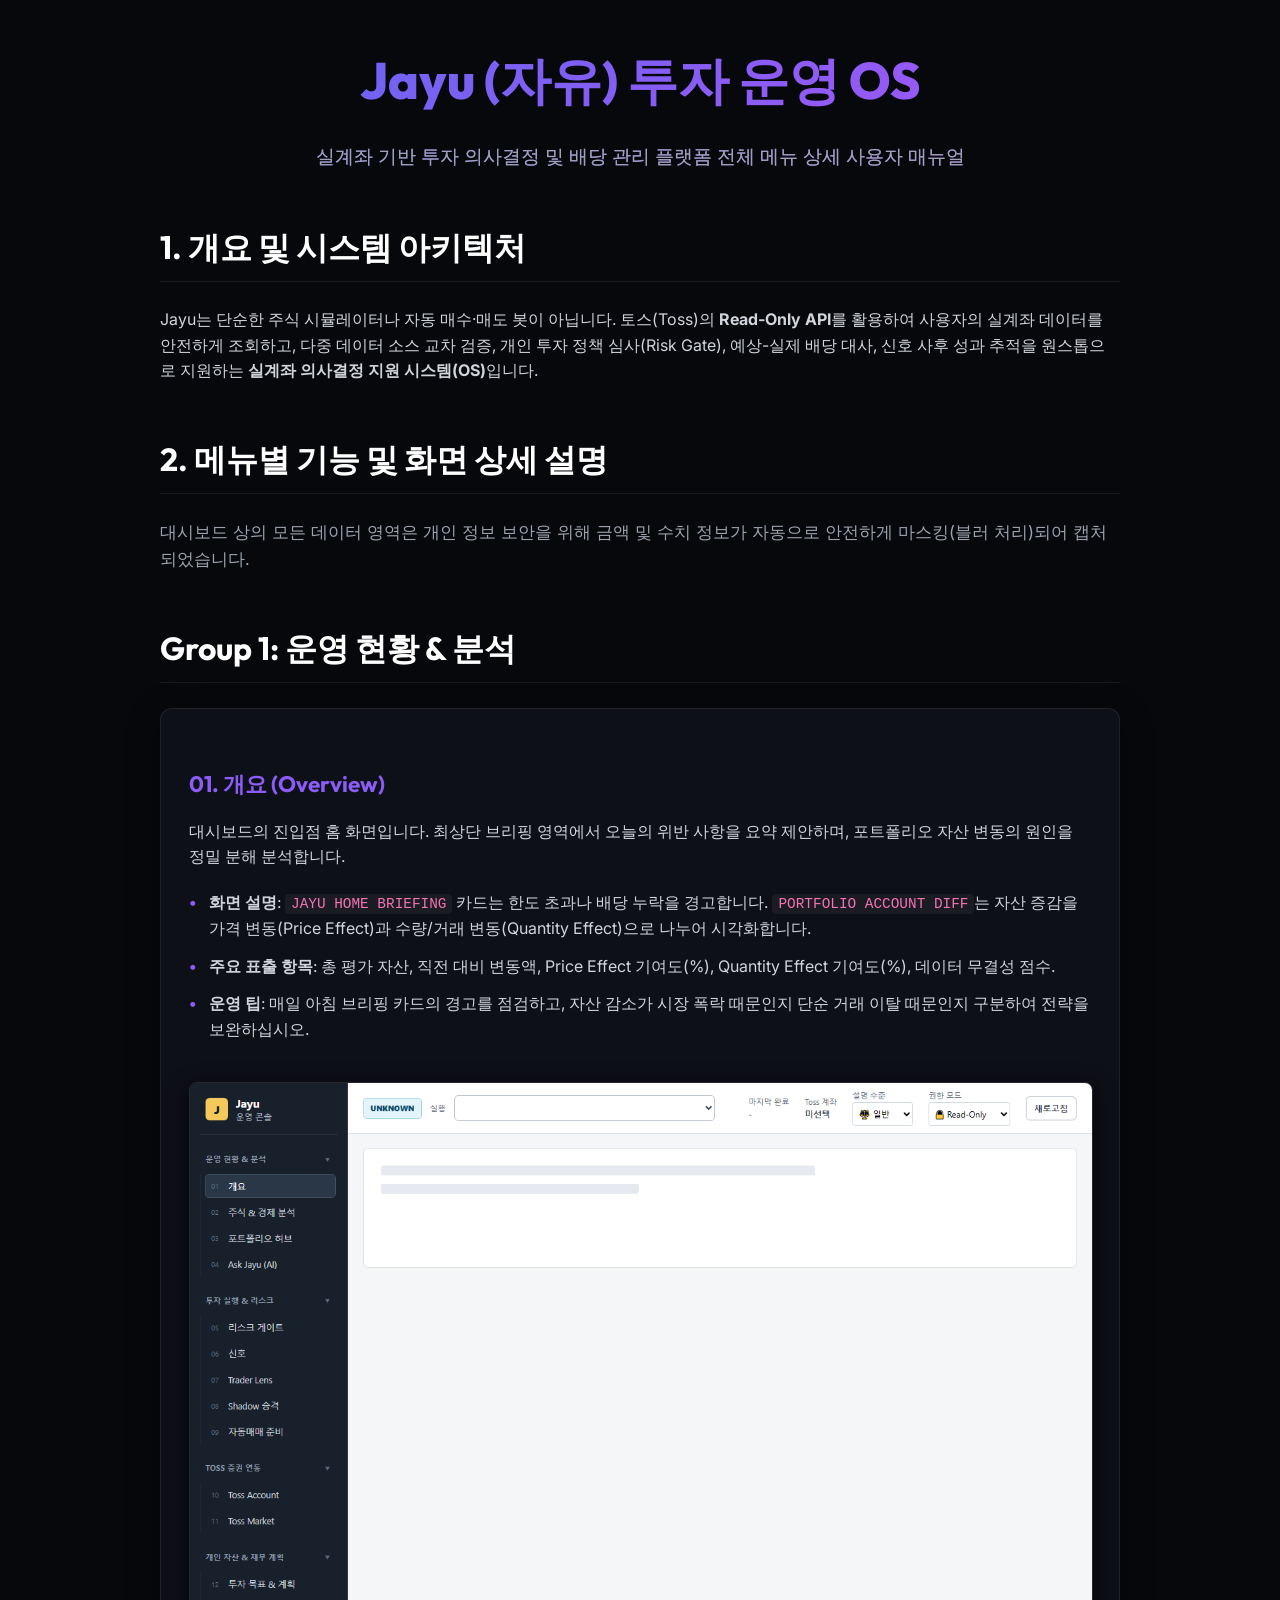
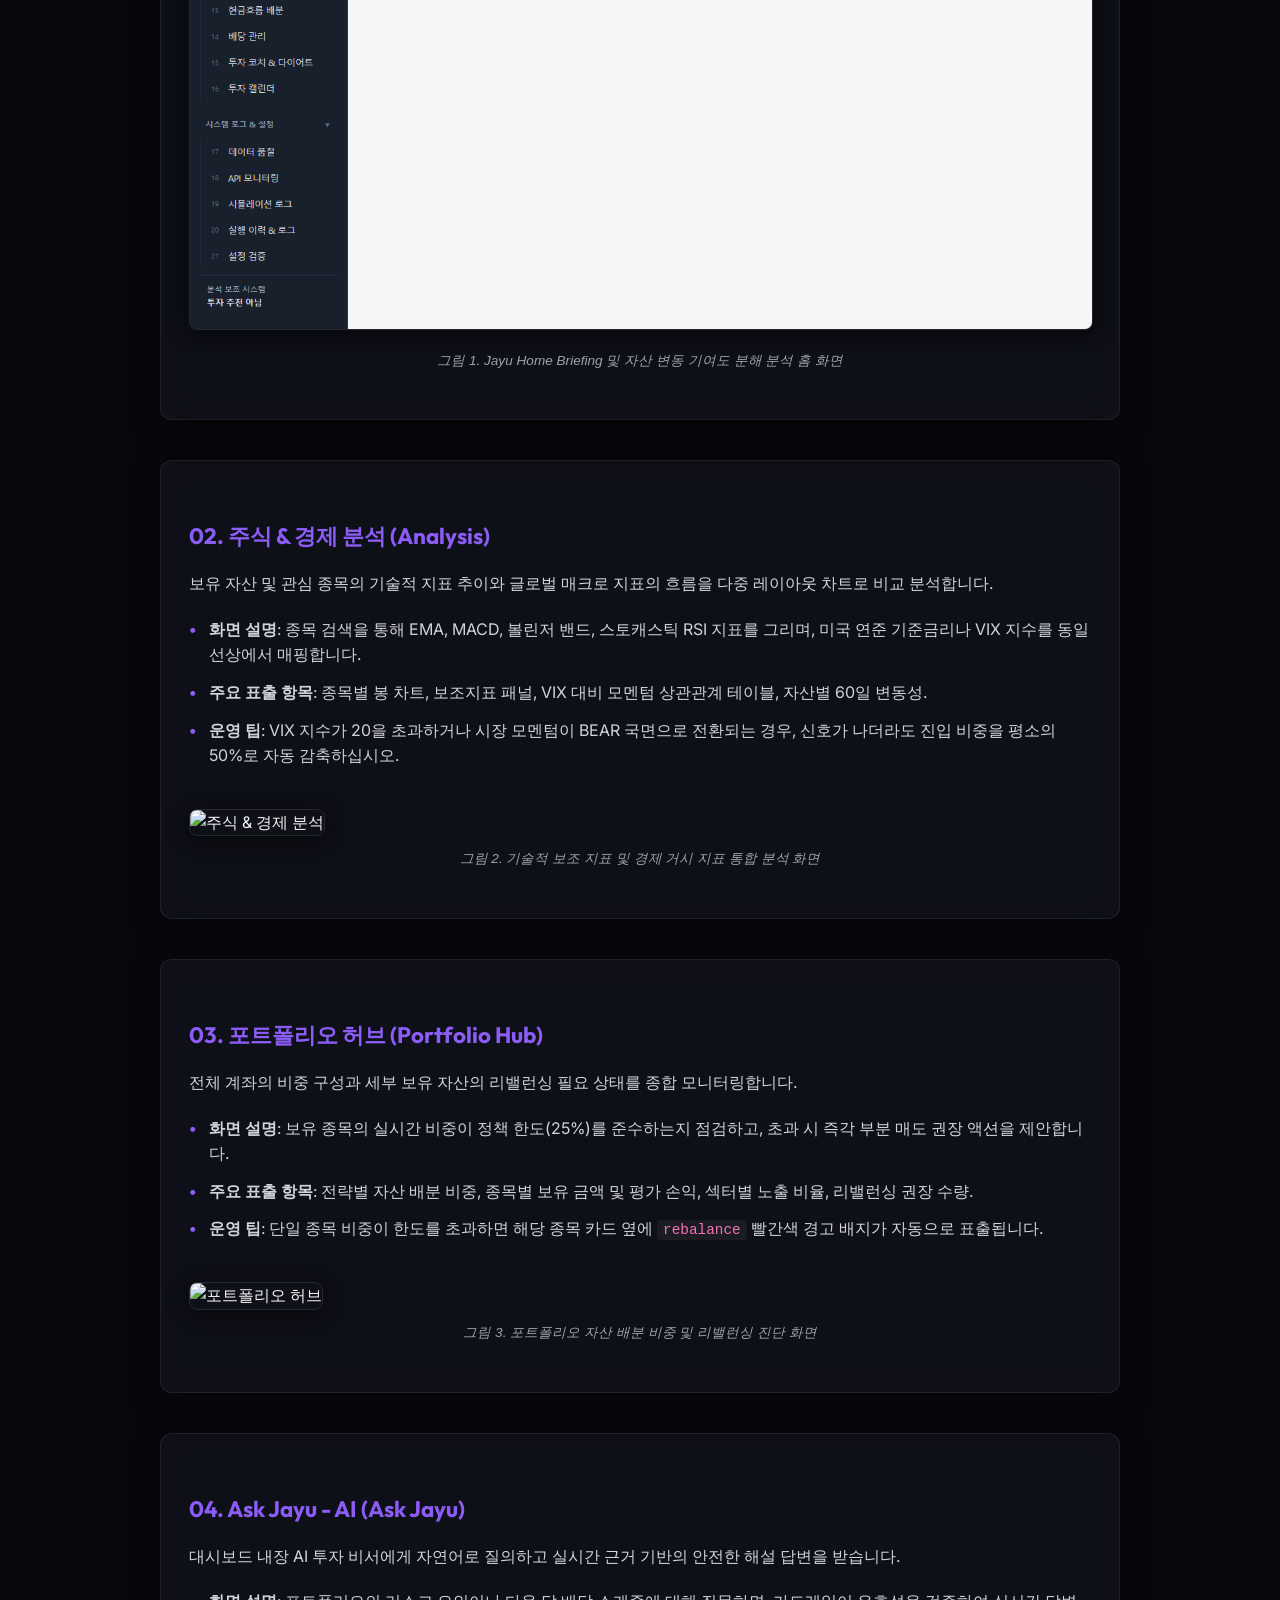
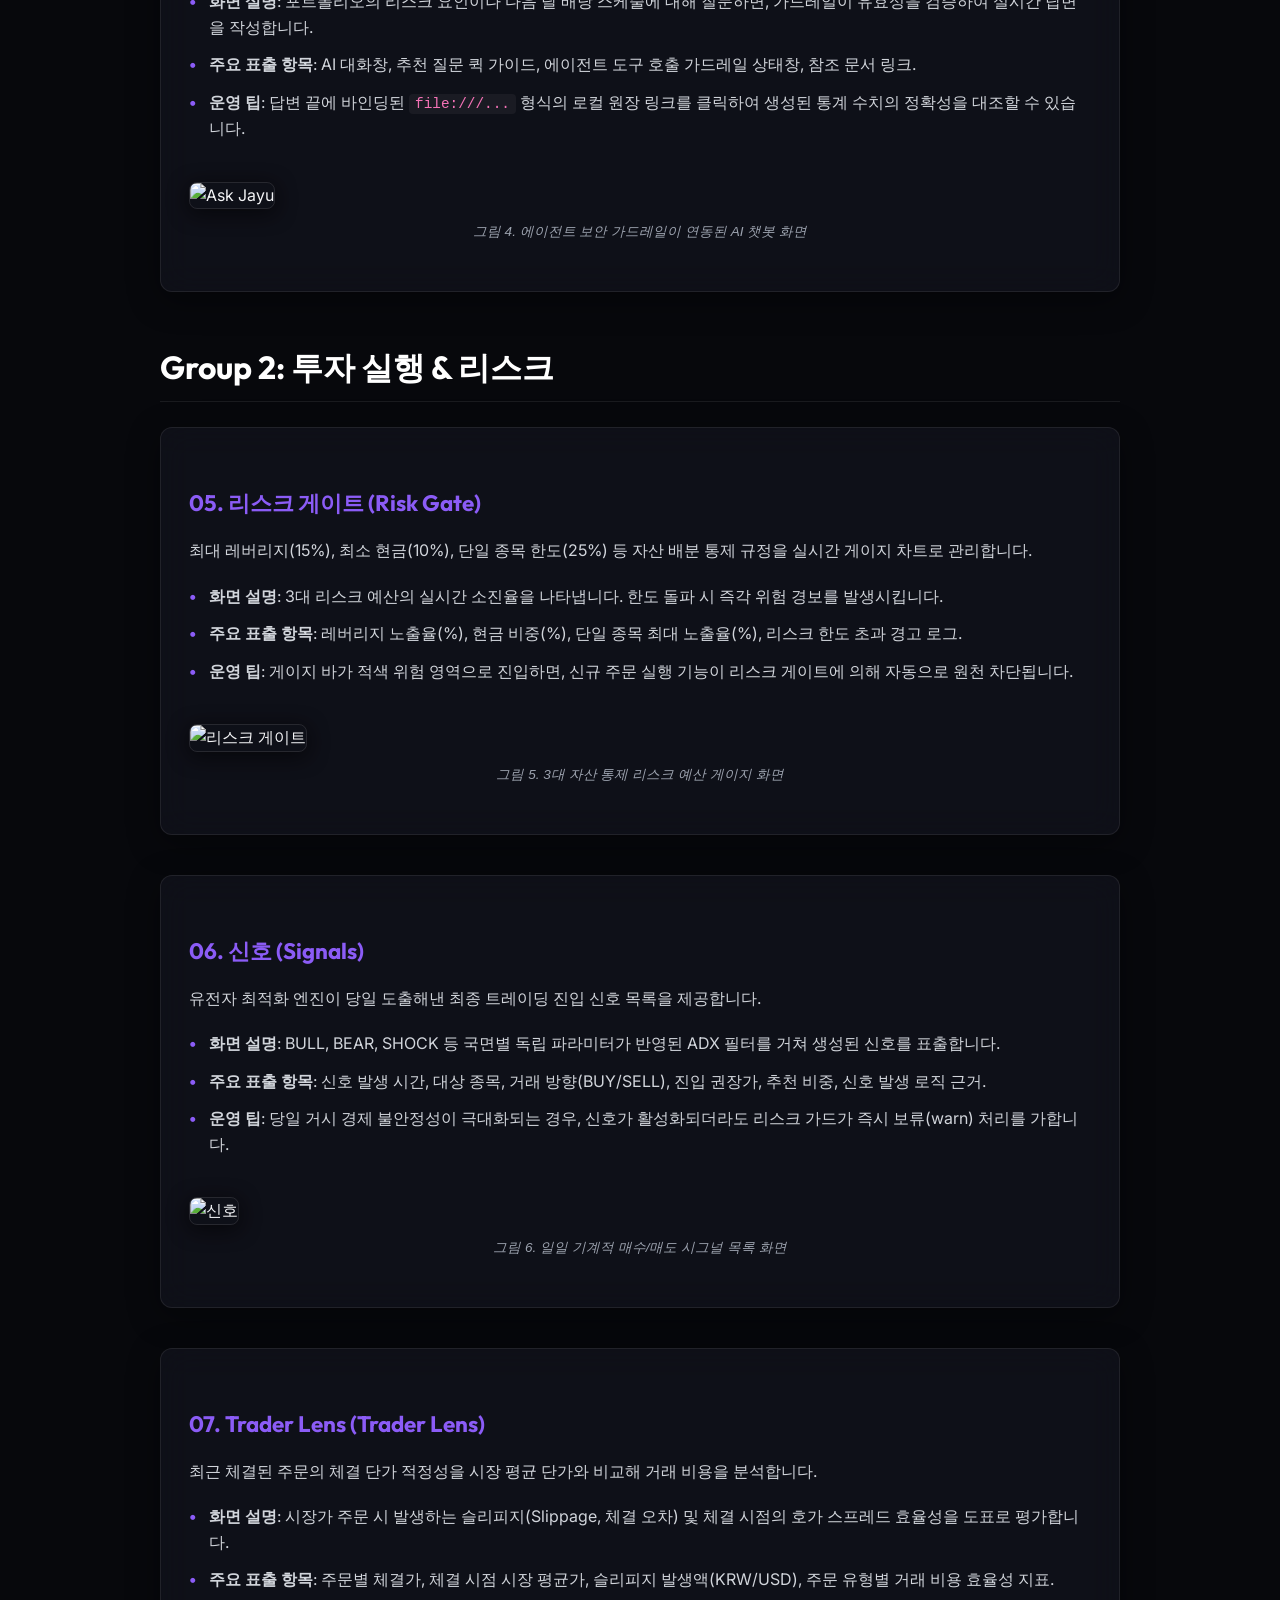
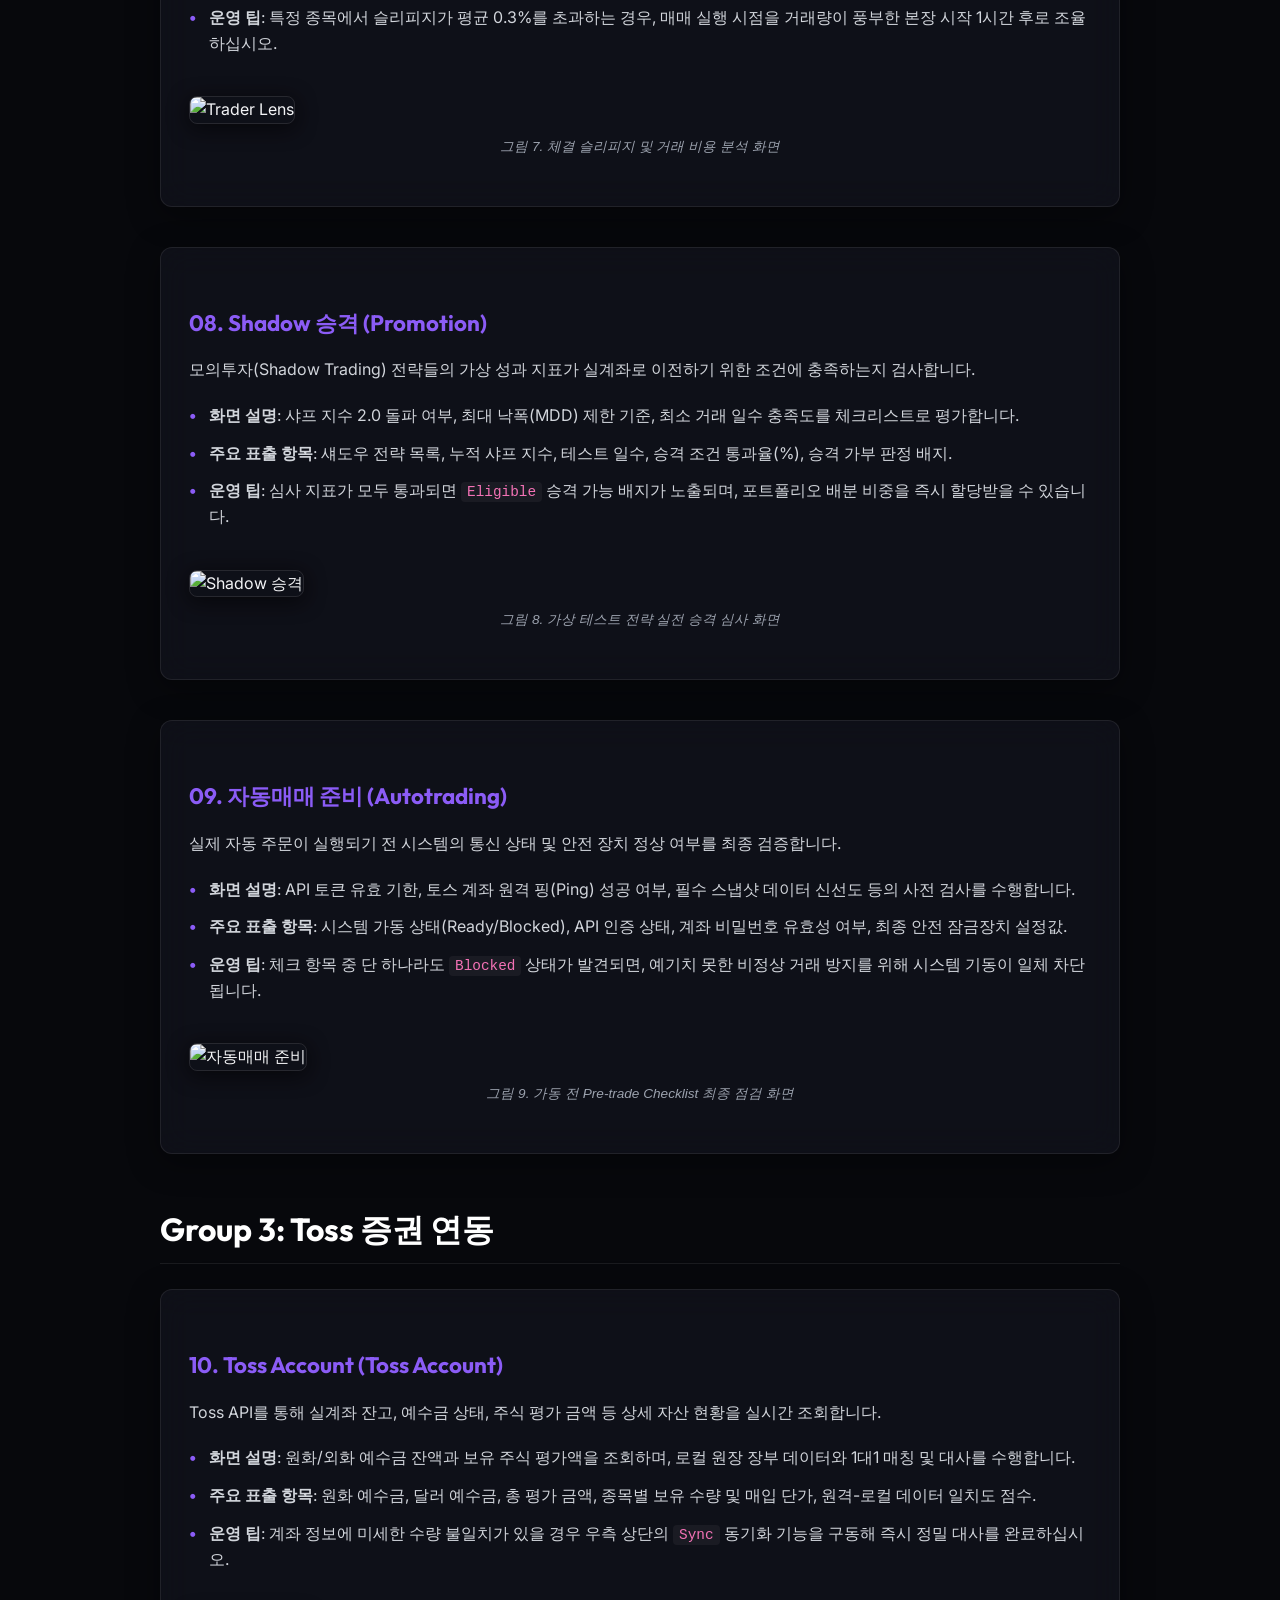
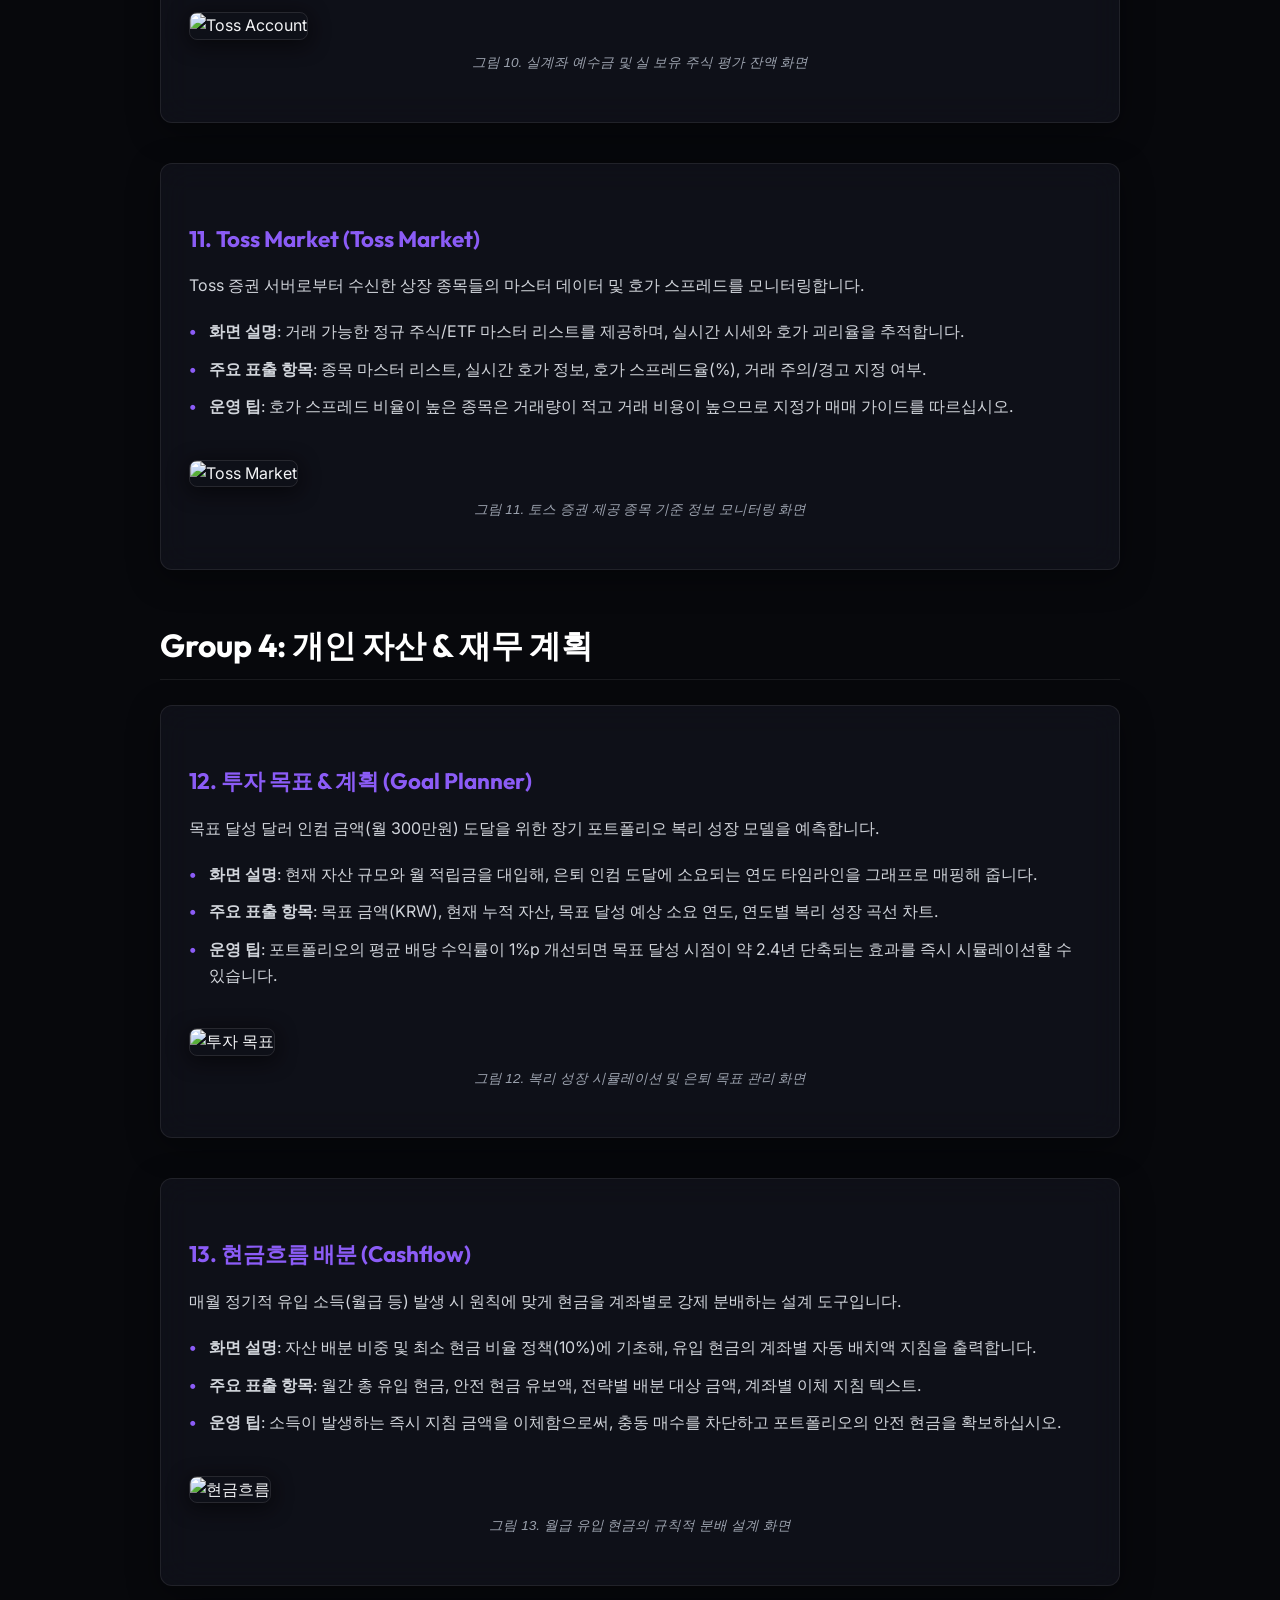
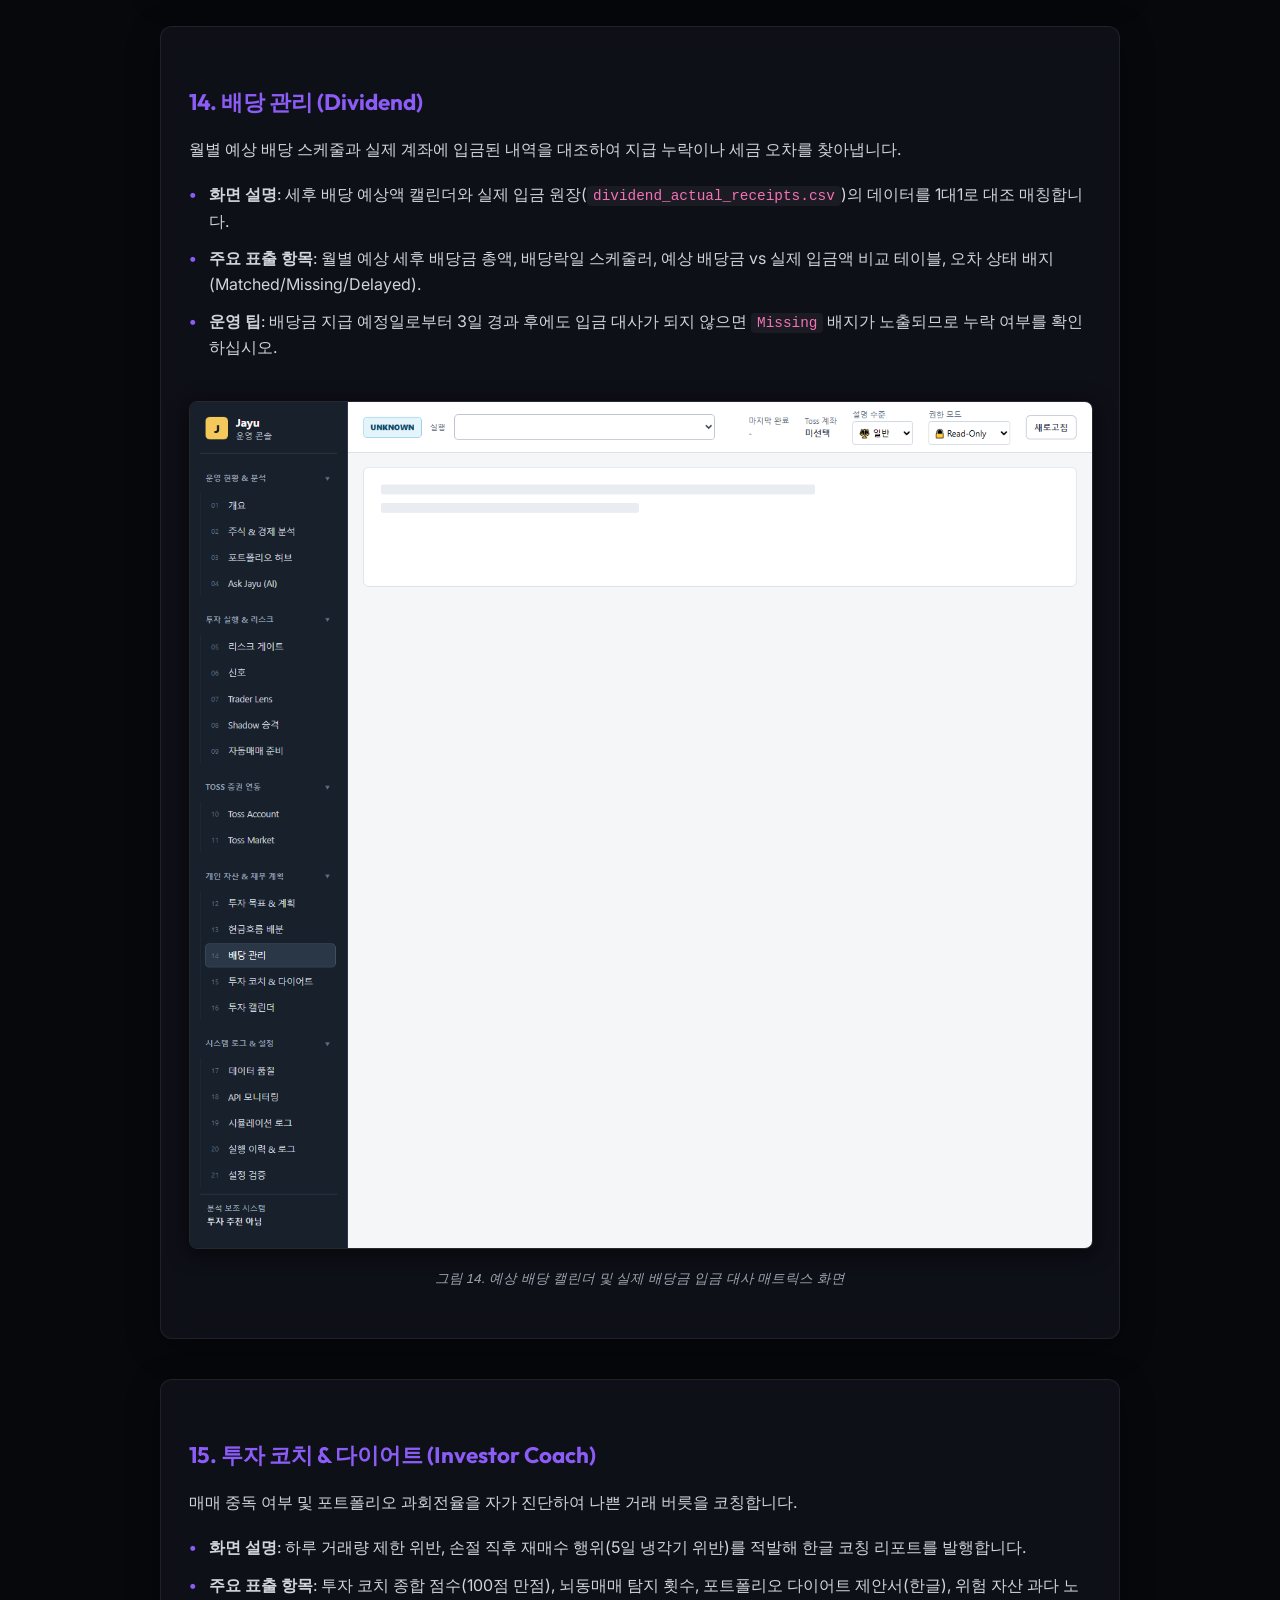
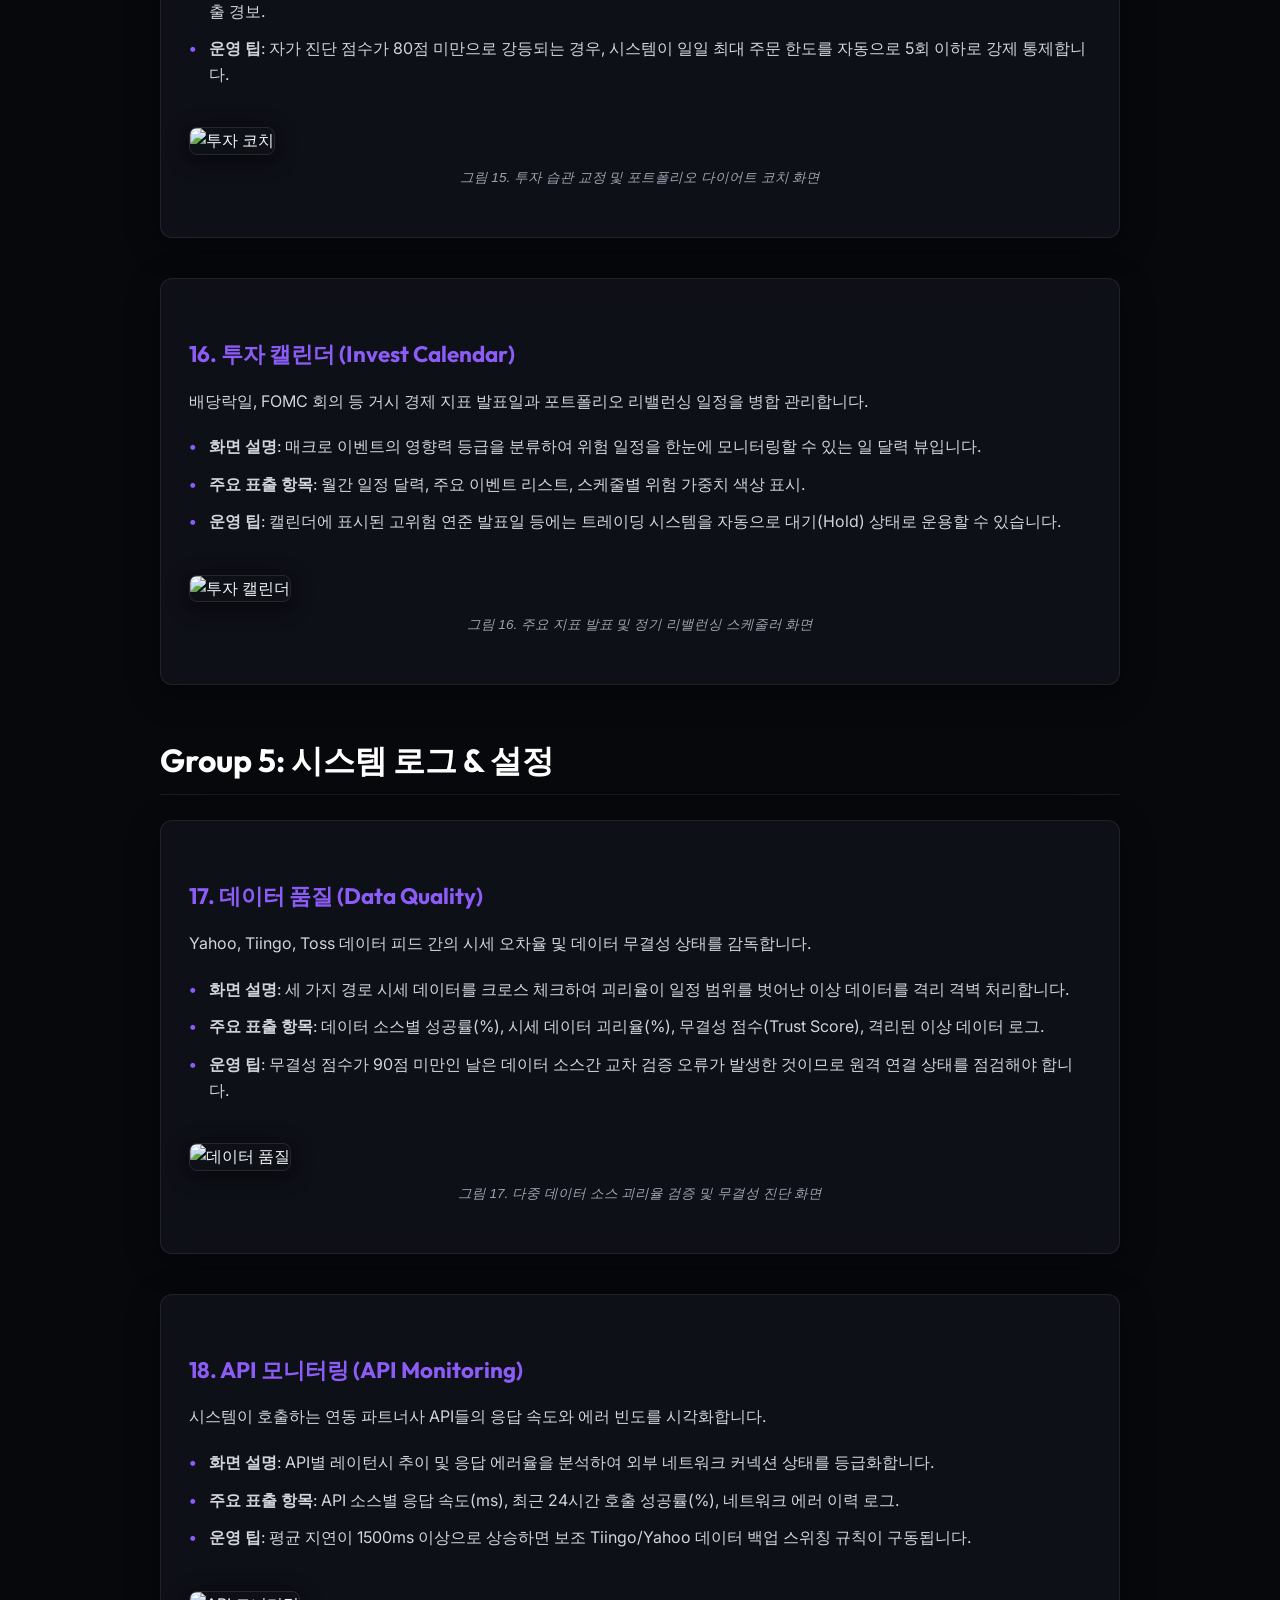
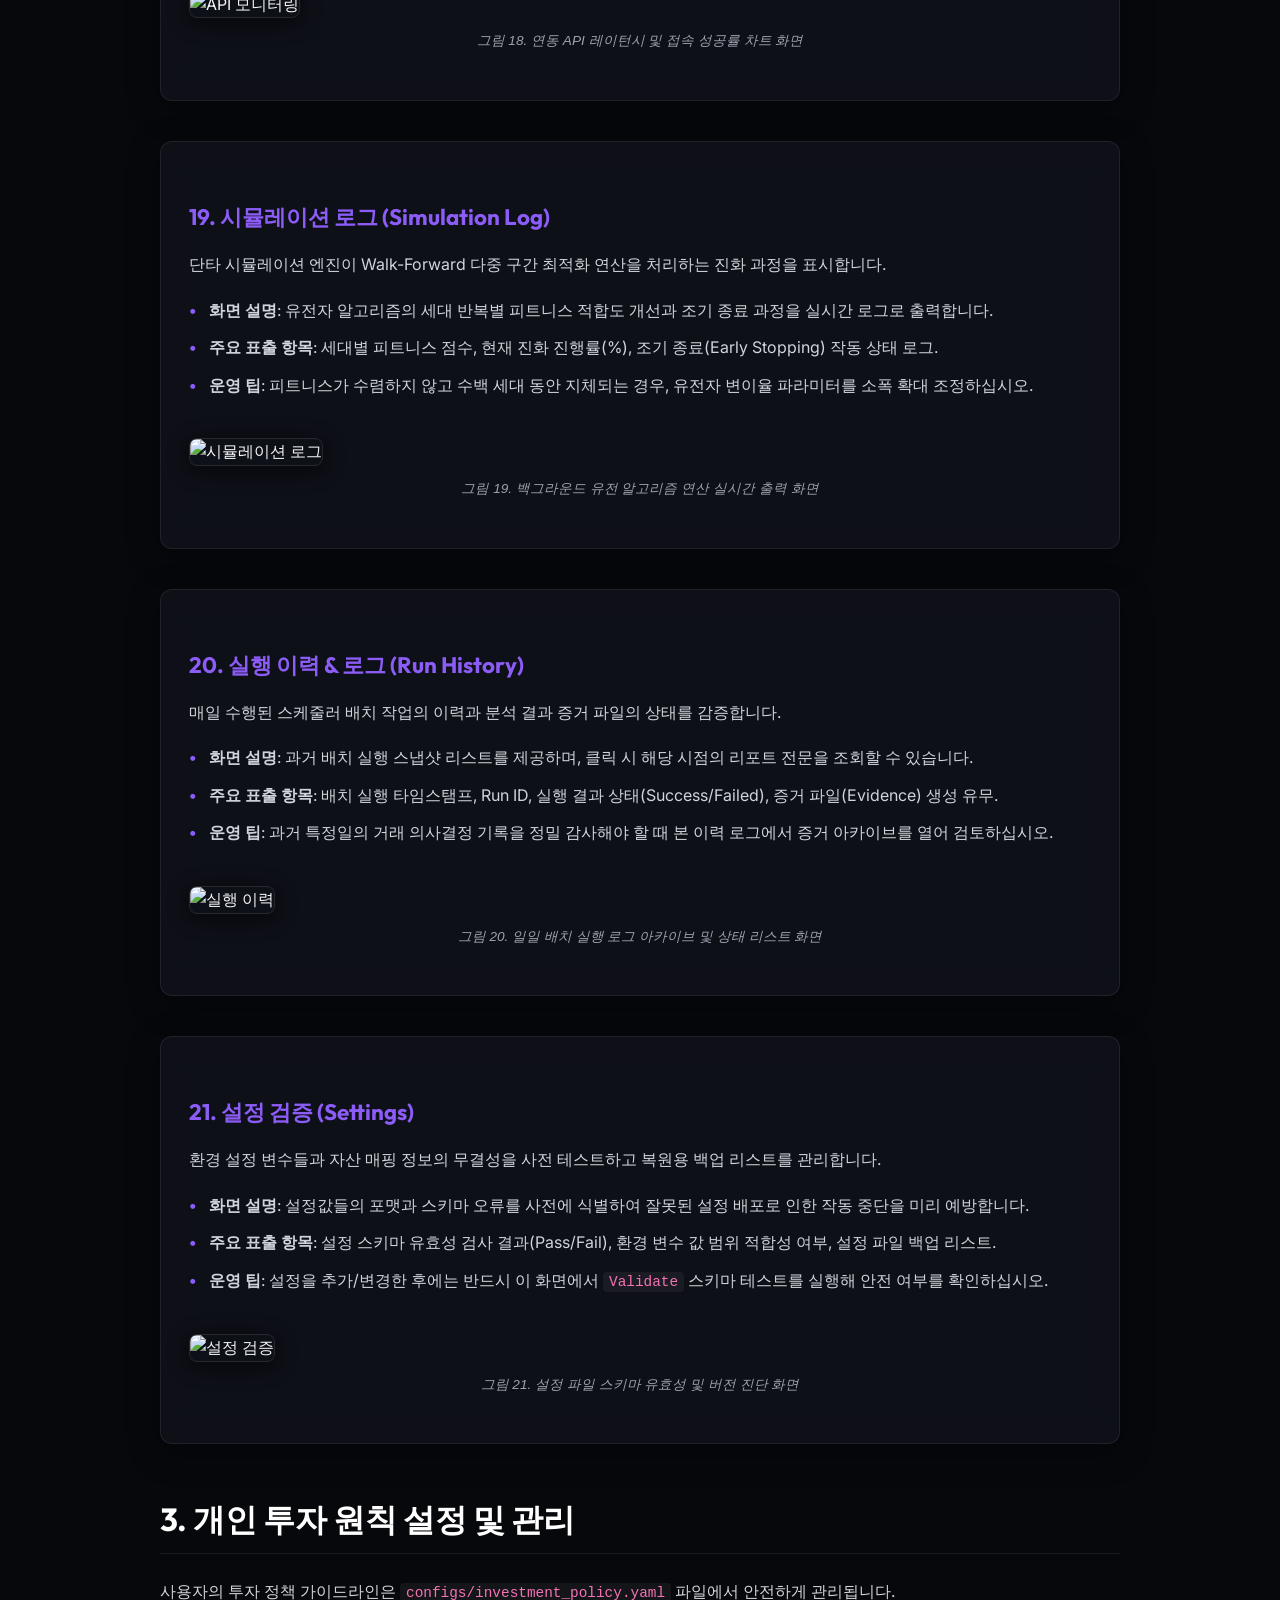
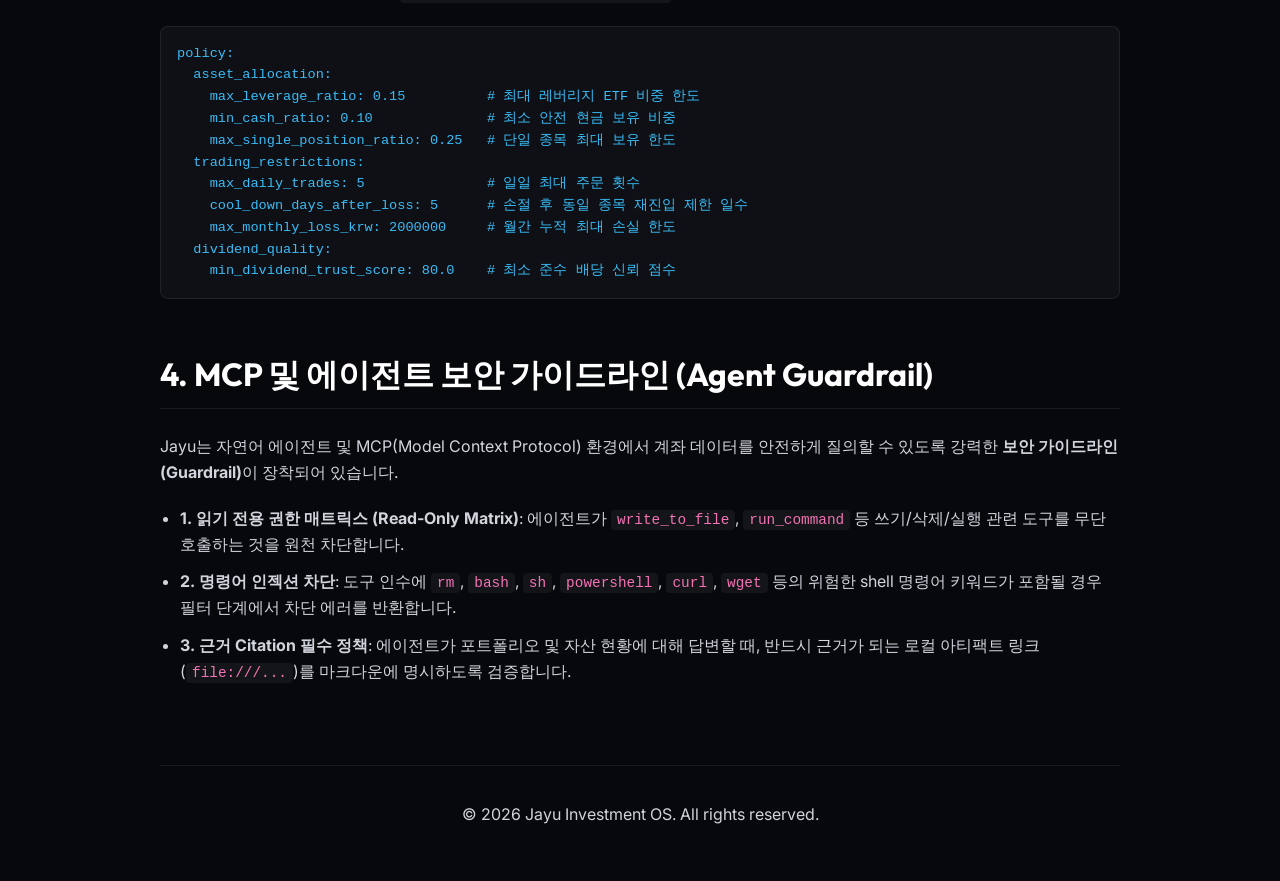
==== commit d500e7c0: "docs: enrich 21-page user manual with highly detailed explanations, parameters, tips, and re-compile" ====
--- a/docs/manual.html
+++ b/docs/manual.html
@@ -3,12 +3,12 @@
 <head>
     <meta charset="UTF-8">
     <meta name="viewport" content="width=device-width, initial-scale=device-width, initial-scale=1.0">
-    <title>Jayu (자유) 투자 운영 OS 전체 메뉴 매뉴얼</title>
+    <title>Jayu (자유) 투자 운영 OS 전체 메뉴 사용자 매뉴얼</title>
     <link href="https://fonts.googleapis.com/css2?family=Inter:wght@300;400;600;700;800&family=Outfit:wght@400;600;800&display=swap" rel="stylesheet">
     <style>
         :root {
             --bg: #07080c;
-            --surface: rgba(18, 19, 28, 0.7);
+            --surface: rgba(18, 19, 28, 0.75);
             --border: rgba(255, 255, 255, 0.08);
             --text: #f3f4f6;
             --muted: #9ca3af;
@@ -90,7 +90,7 @@
         }
 
         li {
-            margin-bottom: 10px;
+            margin-bottom: 12px;
             color: #d1d5db;
         }
 
@@ -99,8 +99,8 @@
             backdrop-filter: blur(16px);
             border: 1px solid var(--border);
             border-radius: 12px;
-            padding: 24px;
-            margin-bottom: 35px;
+            padding: 28px;
+            margin-bottom: 40px;
             box-shadow: 0 8px 32px 0 rgba(0, 0, 0, 0.4);
         }
 
@@ -108,8 +108,8 @@
             width: 100%;
             border-radius: 8px;
             border: 1px solid rgba(255, 255, 255, 0.1);
-            margin-top: 15px;
-            margin-bottom: 10px;
+            margin-top: 20px;
+            margin-bottom: 12px;
             box-shadow: 0 4px 20px rgba(0, 0, 0, 0.6);
         }
 
@@ -117,7 +117,34 @@
             font-size: 0.85rem;
             color: var(--muted);
             text-align: center;
-            margin-bottom: 15px;
+            margin-bottom: 20px;
+            font-style: italic;
+        }
+
+        .section-desc {
+            font-size: 1.05rem;
+            color: #9ca3af;
+            margin-bottom: 30px;
+        }
+
+        .detail-list {
+            list-style-type: none;
+            padding-left: 0;
+        }
+
+        .detail-list li {
+            position: relative;
+            padding-left: 20px;
+            margin-bottom: 12px;
+        }
+
+        .detail-list li::before {
+            content: "•";
+            color: var(--primary);
+            font-weight: bold;
+            position: absolute;
+            left: 0;
+            top: 0;
         }
 
         code {
@@ -172,7 +199,7 @@
     <div class="container">
         <header>
             <h1>Jayu (자유) 투자 운영 OS</h1>
-            <p>실계좌 기반 투자 의사결정 및 배당 관리 플랫폼 전체 메뉴 사용자 매뉴얼</p>
+            <p>실계좌 기반 투자 의사결정 및 배당 관리 플랫폼 전체 메뉴 상세 사용자 매뉴얼</p>
         </header>
 
         <section>
@@ -181,163 +208,269 @@
         </section>
 
         <section>
-            <h2>2. 메뉴별 기능 및 화면 설명</h2>
+            <h2>2. 메뉴별 기능 및 화면 상세 설명</h2>
+            <p class="section-desc">대시보드 상의 모든 데이터 영역은 개인 정보 보안을 위해 금액 및 수치 정보가 자동으로 안전하게 마스킹(블러 처리)되어 캡처되었습니다.</p>
 
             <h2>Group 1: 운영 현황 & 분석</h2>
 
             <div class="card">
                 <h3>01. 개요 (Overview)</h3>
-                <p>포트폴리오의 실시간 평가액, 자산 변동 기여도 분석, 오늘의 투자 브리핑 요약 및 핵심 운영 지표를 한눈에 모니터링합니다.</p>
+                <p>대시보드의 진입점 홈 화면입니다. 최상단 브리핑 영역에서 오늘의 위반 사항을 요약 제안하며, 포트폴리오 자산 변동의 원인을 정밀 분해 분석합니다.</p>
+                <ul class="detail-list">
+                    <li><strong>화면 설명</strong>: <code>JAYU HOME BRIEFING</code> 카드는 한도 초과나 배당 누락을 경고합니다. <code>PORTFOLIO ACCOUNT DIFF</code>는 자산 증감을 가격 변동(Price Effect)과 수량/거래 변동(Quantity Effect)으로 나누어 시각화합니다.</li>
+                    <li><strong>주요 표출 항목</strong>: 총 평가 자산, 직전 대비 변동액, Price Effect 기여도(%), Quantity Effect 기여도(%), 데이터 무결성 점수.</li>
+                    <li><strong>운영 팁</strong>: 매일 아침 브리핑 카드의 경고를 점검하고, 자산 감소가 시장 폭락 때문인지 단순 거래 이탈 때문인지 구분하여 전략을 보완하십시오.</li>
+                </ul>
                 <img src="images/jayu_dashboard_overview.png" alt="개요">
-                <div class="caption">그림 1. Jayu Home Briefing 및 자산 변동 분석이 통합된 홈 화면</div>
+                <div class="caption">그림 1. Jayu Home Briefing 및 자산 변동 기여도 분해 분석 홈 화면</div>
             </div>
 
             <div class="card">
                 <h3>02. 주식 & 경제 분석 (Analysis)</h3>
-                <p>선택한 종목의 차트 분석, 기술적 지표 추이 및 거시 경제 데이터와의 상관관계를 시각화하여 제공합니다.</p>
+                <p>보유 자산 및 관심 종목의 기술적 지표 추이와 글로벌 매크로 지표의 흐름을 다중 레이아웃 차트로 비교 분석합니다.</p>
+                <ul class="detail-list">
+                    <li><strong>화면 설명</strong>: 종목 검색을 통해 EMA, MACD, 볼린저 밴드, 스토캐스틱 RSI 지표를 그리며, 미국 연준 기준금리나 VIX 지수를 동일 선상에서 매핑합니다.</li>
+                    <li><strong>주요 표출 항목</strong>: 종목별 봉 차트, 보조지표 패널, VIX 대비 모멘텀 상관관계 테이블, 자산별 60일 변동성.</li>
+                    <li><strong>운영 팁</strong>: VIX 지수가 20을 초과하거나 시장 모멘텀이 BEAR 국면으로 전환되는 경우, 신호가 나더라도 진입 비중을 평소의 50%로 자동 감축하십시오.</li>
+                </ul>
                 <img src="images/jayu_dashboard_analysis.png" alt="주식 & 경제 분석">
-                <div class="caption">그림 2. 주식 차트 및 경제 지표 분석 화면</div>
+                <div class="caption">그림 2. 기술적 보조 지표 및 경제 거시 지표 통합 분석 화면</div>
             </div>
 
             <div class="card">
                 <h3>03. 포트폴리오 허브 (Portfolio Hub)</h3>
-                <p>단기 및 장기 투자 자산 비중, 섹터별 노출도, 리밸런싱 필요 종목 판정 등 포트폴리오 자산 배분을 관리합니다.</p>
+                <p>전체 계좌의 비중 구성과 세부 보유 자산의 리밸런싱 필요 상태를 종합 모니터링합니다.</p>
+                <ul class="detail-list">
+                    <li><strong>화면 설명</strong>: 보유 종목의 실시간 비중이 정책 한도(25%)를 준수하는지 점검하고, 초과 시 즉각 부분 매도 권장 액션을 제안합니다.</li>
+                    <li><strong>주요 표출 항목</strong>: 전략별 자산 배분 비중, 종목별 보유 금액 및 평가 손익, 섹터별 노출 비율, 리밸런싱 권장 수량.</li>
+                    <li><strong>운영 팁</strong>: 단일 종목 비중이 한도를 초과하면 해당 종목 카드 옆에 <code>rebalance</code> 빨간색 경고 배지가 자동으로 표출됩니다.</li>
+                </ul>
                 <img src="images/jayu_dashboard_portfolio_hub.png" alt="포트폴리오 허브">
-                <div class="caption">그림 3. 포트폴리오 허브 화면</div>
+                <div class="caption">그림 3. 포트폴리오 자산 배분 비중 및 리밸런싱 진단 화면</div>
             </div>
 
             <div class="card">
                 <h3>04. Ask Jayu - AI (Ask Jayu)</h3>
-                <p>포트폴리오 상태 및 위험 요인에 대해 AI 투자 비서에게 자연어로 질문하고 설명 리포트를 생성받습니다.</p>
+                <p>대시보드 내장 AI 투자 비서에게 자연어로 질의하고 실시간 근거 기반의 안전한 해설 답변을 받습니다.</p>
+                <ul class="detail-list">
+                    <li><strong>화면 설명</strong>: 포트폴리오의 리스크 요인이나 다음 달 배당 스케줄에 대해 질문하면, 가드레일이 유효성을 검증하여 실시간 답변을 작성합니다.</li>
+                    <li><strong>주요 표출 항목</strong>: AI 대화창, 추천 질문 퀵 가이드, 에이전트 도구 호출 가드레일 상태창, 참조 문서 링크.</li>
+                    <li><strong>운영 팁</strong>: 답변 끝에 바인딩된 <code>file:///...</code> 형식의 로컬 원장 링크를 클릭하여 생성된 통계 수치의 정확성을 대조할 수 있습니다.</li>
+                </ul>
                 <img src="images/jayu_dashboard_ask_jayu.png" alt="Ask Jayu">
-                <div class="caption">그림 4. AI 챗봇 및 의사결정 해설 화면</div>
+                <div class="caption">그림 4. 에이전트 보안 가드레일이 연동된 AI 챗봇 화면</div>
             </div>
 
             <h2>Group 2: 투자 실행 & 리스크</h2>
 
             <div class="card">
                 <h3>05. 리스크 게이트 (Risk Gate)</h3>
-                <p>최대 레버리지 한도(15%), 최소 현금 비율(10%), 단일 종목 한도(25%) 등 설정된 리스크 통제 준수 여부를 검증합니다.</p>
+                <p>최대 레버리지(15%), 최소 현금(10%), 단일 종목 한도(25%) 등 자산 배분 통제 규정을 실시간 게이지 차트로 관리합니다.</p>
+                <ul class="detail-list">
+                    <li><strong>화면 설명</strong>: 3대 리스크 예산의 실시간 소진율을 나타냅니다. 한도 돌파 시 즉각 위험 경보를 발생시킵니다.</li>
+                    <li><strong>주요 표출 항목</strong>: 레버리지 노출율(%), 현금 비중(%), 단일 종목 최대 노출율(%), 리스크 한도 초과 경고 로그.</li>
+                    <li><strong>운영 팁</strong>: 게이지 바가 적색 위험 영역으로 진입하면, 신규 주문 실행 기능이 리스크 게이트에 의해 자동으로 원천 차단됩니다.</li>
+                </ul>
                 <img src="images/jayu_dashboard_risk.png" alt="리스크 게이트">
-                <div class="caption">그림 5. 리스크 게이트 진단 화면</div>
+                <div class="caption">그림 5. 3대 자산 통제 리스크 예산 게이지 화면</div>
             </div>
 
             <div class="card">
                 <h3>06. 신호 (Signals)</h3>
-                <p>오늘 발생한 매수/매도 시그널 목록과 진입 가격, 포지션 크기 및 신호 발생 근거를 제공합니다.</p>
+                <p>유전자 최적화 엔진이 당일 도출해낸 최종 트레이딩 진입 신호 목록을 제공합니다.</p>
+                <ul class="detail-list">
+                    <li><strong>화면 설명</strong>: BULL, BEAR, SHOCK 등 국면별 독립 파라미터가 반영된 ADX 필터를 거쳐 생성된 신호를 표출합니다.</li>
+                    <li><strong>주요 표출 항목</strong>: 신호 발생 시간, 대상 종목, 거래 방향(BUY/SELL), 진입 권장가, 추천 비중, 신호 발생 로직 근거.</li>
+                    <li><strong>운영 팁</strong>: 당일 거시 경제 불안정성이 극대화되는 경우, 신호가 활성화되더라도 리스크 가드가 즉시 보류(warn) 처리를 가합니다.</li>
+                </ul>
                 <img src="images/jayu_dashboard_signals.png" alt="신호">
-                <div class="caption">그림 6. 당일 매매 신호 목록 화면</div>
+                <div class="caption">그림 6. 일일 기계적 매수/매도 시그널 목록 화면</div>
             </div>
 
             <div class="card">
                 <h3>07. Trader Lens (Trader Lens)</h3>
-                <p>최근 체결된 주문들의 실행 품질, 시장 충격 및 체결 단가 적정성을 다각도로 분석합니다.</p>
+                <p>최근 체결된 주문의 체결 단가 적정성을 시장 평균 단가와 비교해 거래 비용을 분석합니다.</p>
+                <ul class="detail-list">
+                    <li><strong>화면 설명</strong>: 시장가 주문 시 발생하는 슬리피지(Slippage, 체결 오차) 및 체결 시점의 호가 스프레드 효율성을 도표로 평가합니다.</li>
+                    <li><strong>주요 표출 항목</strong>: 주문별 체결가, 체결 시점 시장 평균가, 슬리피지 발생액(KRW/USD), 주문 유형별 거래 비용 효율성 지표.</li>
+                    <li><strong>운영 팁</strong>: 특정 종목에서 슬리피지가 평균 0.3%를 초과하는 경우, 매매 실행 시점을 거래량이 풍부한 본장 시작 1시간 후로 조율하십시오.</li>
+                </ul>
                 <img src="images/jayu_dashboard_trader_lens.png" alt="Trader Lens">
-                <div class="caption">그림 7. 주문 체결 품질 분석 화면</div>
+                <div class="caption">그림 7. 체결 슬리피지 및 거래 비용 분석 화면</div>
             </div>
 
             <div class="card">
                 <h3>08. Shadow 승격 (Promotion)</h3>
-                <p>가상 모의투자(Shadow Trading)에서 우수한 성과를 보인 전략을 실계좌 운영용으로 승격하기 위한 진단 기준을 제시합니다.</p>
+                <p>모의투자(Shadow Trading) 전략들의 가상 성과 지표가 실계좌로 이전하기 위한 조건에 충족하는지 검사합니다.</p>
+                <ul class="detail-list">
+                    <li><strong>화면 설명</strong>: 샤프 지수 2.0 돌파 여부, 최대 낙폭(MDD) 제한 기준, 최소 거래 일수 충족도를 체크리스트로 평가합니다.</li>
+                    <li><strong>주요 표출 항목</strong>: 섀도우 전략 목록, 누적 샤프 지수, 테스트 일수, 승격 조건 통과율(%), 승격 가부 판정 배지.</li>
+                    <li><strong>운영 팁</strong>: 심사 지표가 모두 통과되면 <code>Eligible</code> 승격 가능 배지가 노출되며, 포트폴리오 배분 비중을 즉시 할당받을 수 있습니다.</li>
+                </ul>
                 <img src="images/jayu_dashboard_promotion.png" alt="Shadow 승격">
-                <div class="caption">그림 8. 전략 승격 심사 화면</div>
+                <div class="caption">그림 8. 가상 테스트 전략 실전 승격 심사 화면</div>
             </div>
 
             <div class="card">
                 <h3>09. 자동매매 준비 (Autotrading)</h3>
-                <p>실전 매매 구동 전 시스템 잠금장치, API 토큰 유효성, Toss 계좌 가용성 상태를 최종 체크합니다.</p>
+                <p>실제 자동 주문이 실행되기 전 시스템의 통신 상태 및 안전 장치 정상 여부를 최종 검증합니다.</p>
+                <ul class="detail-list">
+                    <li><strong>화면 설명</strong>: API 토큰 유효 기한, 토스 계좌 원격 핑(Ping) 성공 여부, 필수 스냅샷 데이터 신선도 등의 사전 검사를 수행합니다.</li>
+                    <li><strong>주요 표출 항목</strong>: 시스템 가동 상태(Ready/Blocked), API 인증 상태, 계좌 비밀번호 유효성 여부, 최종 안전 잠금장치 설정값.</li>
+                    <li><strong>운영 팁</strong>: 체크 항목 중 단 하나라도 <code>Blocked</code> 상태가 발견되면, 예기치 못한 비정상 거래 방지를 위해 시스템 기동이 일체 차단됩니다.</li>
+                </ul>
                 <img src="images/jayu_dashboard_autotrading.png" alt="자동매매 준비">
-                <div class="caption">그림 9. 시스템 체크리스트 화면</div>
+                <div class="caption">그림 9. 가동 전 Pre-trade Checklist 최종 점검 화면</div>
             </div>
 
             <h2>Group 3: Toss 증권 연동</h2>
 
             <div class="card">
                 <h3>10. Toss Account (Toss Account)</h3>
-                <p>Toss API와 연동된 실계좌 잔고, 예수금 상태, 주식 평가 금액 등 상세 자산 현황을 조회합니다.</p>
+                <p>Toss API를 통해 실계좌 잔고, 예수금 상태, 주식 평가 금액 등 상세 자산 현황을 실시간 조회합니다.</p>
+                <ul class="detail-list">
+                    <li><strong>화면 설명</strong>: 원화/외화 예수금 잔액과 보유 주식 평가액을 조회하며, 로컬 원장 장부 데이터와 1대1 매칭 및 대사를 수행합니다.</li>
+                    <li><strong>주요 표출 항목</strong>: 원화 예수금, 달러 예수금, 총 평가 금액, 종목별 보유 수량 및 매입 단가, 원격-로컬 데이터 일치도 점수.</li>
+                    <li><strong>운영 팁</strong>: 계좌 정보에 미세한 수량 불일치가 있을 경우 우측 상단의 <code>Sync</code> 동기화 기능을 구동해 즉시 정밀 대사를 완료하십시오.</li>
+                </ul>
                 <img src="images/jayu_dashboard_toss_account.png" alt="Toss Account">
-                <div class="caption">그림 10. 실계좌 자산 상세 화면</div>
+                <div class="caption">그림 10. 실계좌 예수금 및 실 보유 주식 평가 잔액 화면</div>
             </div>
 
             <div class="card">
                 <h3>11. Toss Market (Toss Market)</h3>
-                <p>Toss 증권에서 제공하는 종목 기준 정보 마스터 데이터 및 실시간 호가/시세를 모니터링합니다.</p>
+                <p>Toss 증권 서버로부터 수신한 상장 종목들의 마스터 데이터 및 호가 스프레드를 모니터링합니다.</p>
+                <ul class="detail-list">
+                    <li><strong>화면 설명</strong>: 거래 가능한 정규 주식/ETF 마스터 리스트를 제공하며, 실시간 시세와 호가 괴리율을 추적합니다.</li>
+                    <li><strong>주요 표출 항목</strong>: 종목 마스터 리스트, 실시간 호가 정보, 호가 스프레드율(%), 거래 주의/경고 지정 여부.</li>
+                    <li><strong>운영 팁</strong>: 호가 스프레드 비율이 높은 종목은 거래량이 적고 거래 비용이 높으므로 지정가 매매 가이드를 따르십시오.</li>
+                </ul>
                 <img src="images/jayu_dashboard_toss.png" alt="Toss Market">
-                <div class="caption">그림 11. 토스 시세 및 기준 정보 화면</div>
+                <div class="caption">그림 11. 토스 증권 제공 종목 기준 정보 모니터링 화면</div>
             </div>
 
             <h2>Group 4: 개인 자산 & 재무 계획</h2>
 
             <div class="card">
                 <h3>12. 투자 목표 & 계획 (Goal Planner)</h3>
-                <p>개인 투자 목표 금액 설정, 달성률 추이 및 매월 필요한 적립액을 시뮬레이션하고 관리합니다.</p>
+                <p>목표 달성 달러 인컴 금액(월 300만원) 도달을 위한 장기 포트폴리오 복리 성장 모델을 예측합니다.</p>
+                <ul class="detail-list">
+                    <li><strong>화면 설명</strong>: 현재 자산 규모와 월 적립금을 대입해, 은퇴 인컴 도달에 소요되는 연도 타임라인을 그래프로 매핑해 줍니다.</li>
+                    <li><strong>주요 표출 항목</strong>: 목표 금액(KRW), 현재 누적 자산, 목표 달성 예상 소요 연도, 연도별 복리 성장 곡선 차트.</li>
+                    <li><strong>운영 팁</strong>: 포트폴리오의 평균 배당 수익률이 1%p 개선되면 목표 달성 시점이 약 2.4년 단축되는 효과를 즉시 시뮬레이션할 수 있습니다.</li>
+                </ul>
                 <img src="images/jayu_dashboard_goal_planner.png" alt="투자 목표">
-                <div class="caption">그림 12. 투자 목표 플래너 화면</div>
+                <div class="caption">그림 12. 복리 성장 시뮬레이션 및 은퇴 목표 관리 화면</div>
             </div>
 
             <div class="card">
                 <h3>13. 현금흐름 배분 (Cashflow)</h3>
-                <p>매월 입금되는 투자 원금을 규칙에 따라 여러 계좌 및 전략으로 자동 배분하는 가이드를 제공합니다.</p>
+                <p>매월 정기적 유입 소득(월급 등) 발생 시 원칙에 맞게 현금을 계좌별로 강제 분배하는 설계 도구입니다.</p>
+                <ul class="detail-list">
+                    <li><strong>화면 설명</strong>: 자산 배분 비중 및 최소 현금 비율 정책(10%)에 기초해, 유입 현금의 계좌별 자동 배치액 지침을 출력합니다.</li>
+                    <li><strong>주요 표출 항목</strong>: 월간 총 유입 현금, 안전 현금 유보액, 전략별 배분 대상 금액, 계좌별 이체 지침 텍스트.</li>
+                    <li><strong>운영 팁</strong>: 소득이 발생하는 즉시 지침 금액을 이체함으로써, 충동 매수를 차단하고 포트폴리오의 안전 현금을 확보하십시오.</li>
+                </ul>
                 <img src="images/jayu_dashboard_cashflow.png" alt="현금흐름">
-                <div class="caption">그림 13. 현금흐름 설정 화면</div>
+                <div class="caption">그림 13. 월급 유입 현금의 규칙적 분배 설계 화면</div>
             </div>
 
             <div class="card">
                 <h3>14. 배당 관리 (Dividend)</h3>
-                <p>월별 세후 예상 배당금 일정과 실제 입금 내역을 비교하여 누락이나 오차를 대조 및 매칭합니다.</p>
+                <p>월별 예상 배당 스케줄과 실제 계좌에 입금된 내역을 대조하여 지급 누락이나 세금 오차를 찾아냅니다.</p>
+                <ul class="detail-list">
+                    <li><strong>화면 설명</strong>: 세후 배당 예상액 캘린더와 실제 입금 원장(<code>dividend_actual_receipts.csv</code>)의 데이터를 1대1로 대조 매칭합니다.</li>
+                    <li><strong>주요 표출 항목</strong>: 월별 예상 세후 배당금 총액, 배당락일 스케줄러, 예상 배당금 vs 실제 입금액 비교 테이블, 오차 상태 배지(Matched/Missing/Delayed).</li>
+                    <li><strong>운영 팁</strong>: 배당금 지급 예정일로부터 3일 경과 후에도 입금 대사가 되지 않으면 <code>Missing</code> 배지가 노출되므로 누락 여부를 확인하십시오.</li>
+                </ul>
                 <img src="images/jayu_dashboard_dividend.png" alt="배당 관리">
-                <div class="caption">그림 14. 배당금 대사 센터 화면</div>
+                <div class="caption">그림 14. 예상 배당 캘린더 및 실제 배당금 입금 대사 매트릭스 화면</div>
             </div>
 
             <div class="card">
                 <h3>15. 투자 코치 & 다이어트 (Investor Coach)</h3>
-                <p>매매 빈도, 과도한 회전율, 손절 원칙 미준수 항목을 자가 진단하여 투자 점수와 가이드를 제시합니다.</p>
+                <p>매매 중독 여부 및 포트폴리오 과회전율을 자가 진단하여 나쁜 거래 버릇을 코칭합니다.</p>
+                <ul class="detail-list">
+                    <li><strong>화면 설명</strong>: 하루 거래량 제한 위반, 손절 직후 재매수 행위(5일 냉각기 위반)를 적발해 한글 코칭 리포트를 발행합니다.</li>
+                    <li><strong>주요 표출 항목</strong>: 투자 코치 종합 점수(100점 만점), 뇌동매매 탐지 횟수, 포트폴리오 다이어트 제안서(한글), 위험 자산 과다 노출 경보.</li>
+                    <li><strong>운영 팁</strong>: 자가 진단 점수가 80점 미만으로 강등되는 경우, 시스템이 일일 최대 주문 한도를 자동으로 5회 이하로 강제 통제합니다.</li>
+                </ul>
                 <img src="images/jayu_dashboard_investor_coach.png" alt="투자 코치">
-                <div class="caption">그림 15. 개인 투자 성향 분석 화면</div>
+                <div class="caption">그림 15. 투자 습관 교정 및 포트폴리오 다이어트 코치 화면</div>
             </div>
 
             <div class="card">
                 <h3>16. 투자 캘린더 (Invest Calendar)</h3>
-                <p>주요 경제 지표 발표 일정, 배당락일, 포트폴리오 리밸런싱 주기 등 스케줄을 통합 관리합니다.</p>
+                <p>배당락일, FOMC 회의 등 거시 경제 지표 발표일과 포트폴리오 리밸런싱 일정을 병합 관리합니다.</p>
+                <ul class="detail-list">
+                    <li><strong>화면 설명</strong>: 매크로 이벤트의 영향력 등급을 분류하여 위험 일정을 한눈에 모니터링할 수 있는 일 달력 뷰입니다.</li>
+                    <li><strong>주요 표출 항목</strong>: 월간 일정 달력, 주요 이벤트 리스트, 스케줄별 위험 가중치 색상 표시.</li>
+                    <li><strong>운영 팁</strong>: 캘린더에 표시된 고위험 연준 발표일 등에는 트레이딩 시스템을 자동으로 대기(Hold) 상태로 운용할 수 있습니다.</li>
+                </ul>
                 <img src="images/jayu_dashboard_invest_calendar.png" alt="투자 캘린더">
-                <div class="caption">그림 16. 일정 캘린더 화면</div>
+                <div class="caption">그림 16. 주요 지표 발표 및 정기 리밸런싱 스케줄러 화면</div>
             </div>
 
             <h2>Group 5: 시스템 로그 & 설정</h2>
 
             <div class="card">
                 <h3>17. 데이터 품질 (Data Quality)</h3>
-                <p>Yahoo Finance, Tiingo, Toss 시세 데이터 간의 괴리율 및 비동기 캐시 상태의 무결성을 진단합니다.</p>
+                <p>Yahoo, Tiingo, Toss 데이터 피드 간의 시세 오차율 및 데이터 무결성 상태를 감독합니다.</p>
+                <ul class="detail-list">
+                    <li><strong>화면 설명</strong>: 세 가지 경로 시세 데이터를 크로스 체크하여 괴리율이 일정 범위를 벗어난 이상 데이터를 격리 격벽 처리합니다.</li>
+                    <li><strong>주요 표출 항목</strong>: 데이터 소스별 성공률(%), 시세 데이터 괴리율(%), 무결성 점수(Trust Score), 격리된 이상 데이터 로그.</li>
+                    <li><strong>운영 팁</strong>: 무결성 점수가 90점 미만인 날은 데이터 소스간 교차 검증 오류가 발생한 것이므로 원격 연결 상태를 점검해야 합니다.</li>
+                </ul>
                 <img src="images/jayu_dashboard_data_quality.png" alt="데이터 품질">
-                <div class="caption">그림 17. 데이터 괴리율 점검 화면</div>
+                <div class="caption">그림 17. 다중 데이터 소스 괴리율 검증 및 무결성 진단 화면</div>
             </div>
 
             <div class="card">
                 <h3>18. API 모니터링 (API Monitoring)</h3>
-                <p>외부 정보 제공사들의 호출 성공률, 평균 응답 시간(SLA) 및 장애 탐지 로그를 제공합니다.</p>
+                <p>시스템이 호출하는 연동 파트너사 API들의 응답 속도와 에러 빈도를 시각화합니다.</p>
+                <ul class="detail-list">
+                    <li><strong>화면 설명</strong>: API별 레이턴시 추이 및 응답 에러율을 분석하여 외부 네트워크 커넥션 상태를 등급화합니다.</li>
+                    <li><strong>주요 표출 항목</strong>: API 소스별 응답 속도(ms), 최근 24시간 호출 성공률(%), 네트워크 에러 이력 로그.</li>
+                    <li><strong>운영 팁</strong>: 평균 지연이 1500ms 이상으로 상승하면 보조 Tiingo/Yahoo 데이터 백업 스위칭 규칙이 구동됩니다.</li>
+                </ul>
                 <img src="images/jayu_dashboard_api_monitoring.png" alt="API 모니터링">
-                <div class="caption">그림 18. 외부 API 성공률 모니터링 화면</div>
+                <div class="caption">그림 18. 연동 API 레이턴시 및 접속 성공률 차트 화면</div>
             </div>
 
             <div class="card">
                 <h3>19. 시뮬레이션 로그 (Simulation Log)</h3>
-                <p>백테스트 및 Walk-Forward 최적화 엔진의 연산 과정과 실시간 유전 알고리즘 수렴 현황을 기록합니다.</p>
+                <p>단타 시뮬레이션 엔진이 Walk-Forward 다중 구간 최적화 연산을 처리하는 진화 과정을 표시합니다.</p>
+                <ul class="detail-list">
+                    <li><strong>화면 설명</strong>: 유전자 알고리즘의 세대 반복별 피트니스 적합도 개선과 조기 종료 과정을 실시간 로그로 출력합니다.</li>
+                    <li><strong>주요 표출 항목</strong>: 세대별 피트니스 점수, 현재 진화 진행률(%), 조기 종료(Early Stopping) 작동 상태 로그.</li>
+                    <li><strong>운영 팁</strong>: 피트니스가 수렴하지 않고 수백 세대 동안 지체되는 경우, 유전자 변이율 파라미터를 소폭 확대 조정하십시오.</li>
+                </ul>
                 <img src="images/jayu_dashboard_simulation_log.png" alt="시뮬레이션 로그">
-                <div class="caption">그림 19. 유전자 최적화 엔진 로그 화면</div>
+                <div class="caption">그림 19. 백그라운드 유전 알고리즘 연산 실시간 출력 화면</div>
             </div>
 
             <div class="card">
                 <h3>20. 실행 이력 & 로그 (Run History)</h3>
-                <p>매일 기동된 일일 배치 작업의 성공 여부, 증거 파일(Evidence) 유무 및 예외 로그를 아카이빙합니다.</p>
+                <p>매일 수행된 스케줄러 배치 작업의 이력과 분석 결과 증거 파일의 상태를 감증합니다.</p>
+                <ul class="detail-list">
+                    <li><strong>화면 설명</strong>: 과거 배치 실행 스냅샷 리스트를 제공하며, 클릭 시 해당 시점의 리포트 전문을 조회할 수 있습니다.</li>
+                    <li><strong>주요 표출 항목</strong>: 배치 실행 타임스탬프, Run ID, 실행 결과 상태(Success/Failed), 증거 파일(Evidence) 생성 유무.</li>
+                    <li><strong>운영 팁</strong>: 과거 특정일의 거래 의사결정 기록을 정밀 감사해야 할 때 본 이력 로그에서 증거 아카이브를 열어 검토하십시오.</li>
+                </ul>
                 <img src="images/jayu_dashboard_run_history.png" alt="실행 이력">
-                <div class="caption">그림 20. 일일 가동 결과 아카이브 화면</div>
+                <div class="caption">그림 20. 일일 배치 실행 로그 아카이브 및 상태 리스트 화면</div>
             </div>
 
             <div class="card">
                 <h3>21. 설정 검증 (Settings)</h3>
-                <p>전체 환경 설정 변수 및 스토어 파일들의 무결성을 검증하고, 스키마 버전 마이그레이션을 실행합니다.</p>
+                <p>환경 설정 변수들과 자산 매핑 정보의 무결성을 사전 테스트하고 복원용 백업 리스트를 관리합니다.</p>
+                <ul class="detail-list">
+                    <li><strong>화면 설명</strong>: 설정값들의 포맷과 스키마 오류를 사전에 식별하여 잘못된 설정 배포로 인한 작동 중단을 미리 예방합니다.</li>
+                    <li><strong>주요 표출 항목</strong>: 설정 스키마 유효성 검사 결과(Pass/Fail), 환경 변수 값 범위 적합성 여부, 설정 파일 백업 리스트.</li>
+                    <li><strong>운영 팁</strong>: 설정을 추가/변경한 후에는 반드시 이 화면에서 <code>Validate</code> 스키마 테스트를 실행해 안전 여부를 확인하십시오.</li>
+                </ul>
                 <img src="images/jayu_dashboard_settings.png" alt="설정 검증">
-                <div class="caption">그림 21. 설정 스키마 및 마이그레이션 진단 화면</div>
+                <div class="caption">그림 21. 설정 파일 스키마 유효성 및 버전 진단 화면</div>
             </div>
         </section>
 
